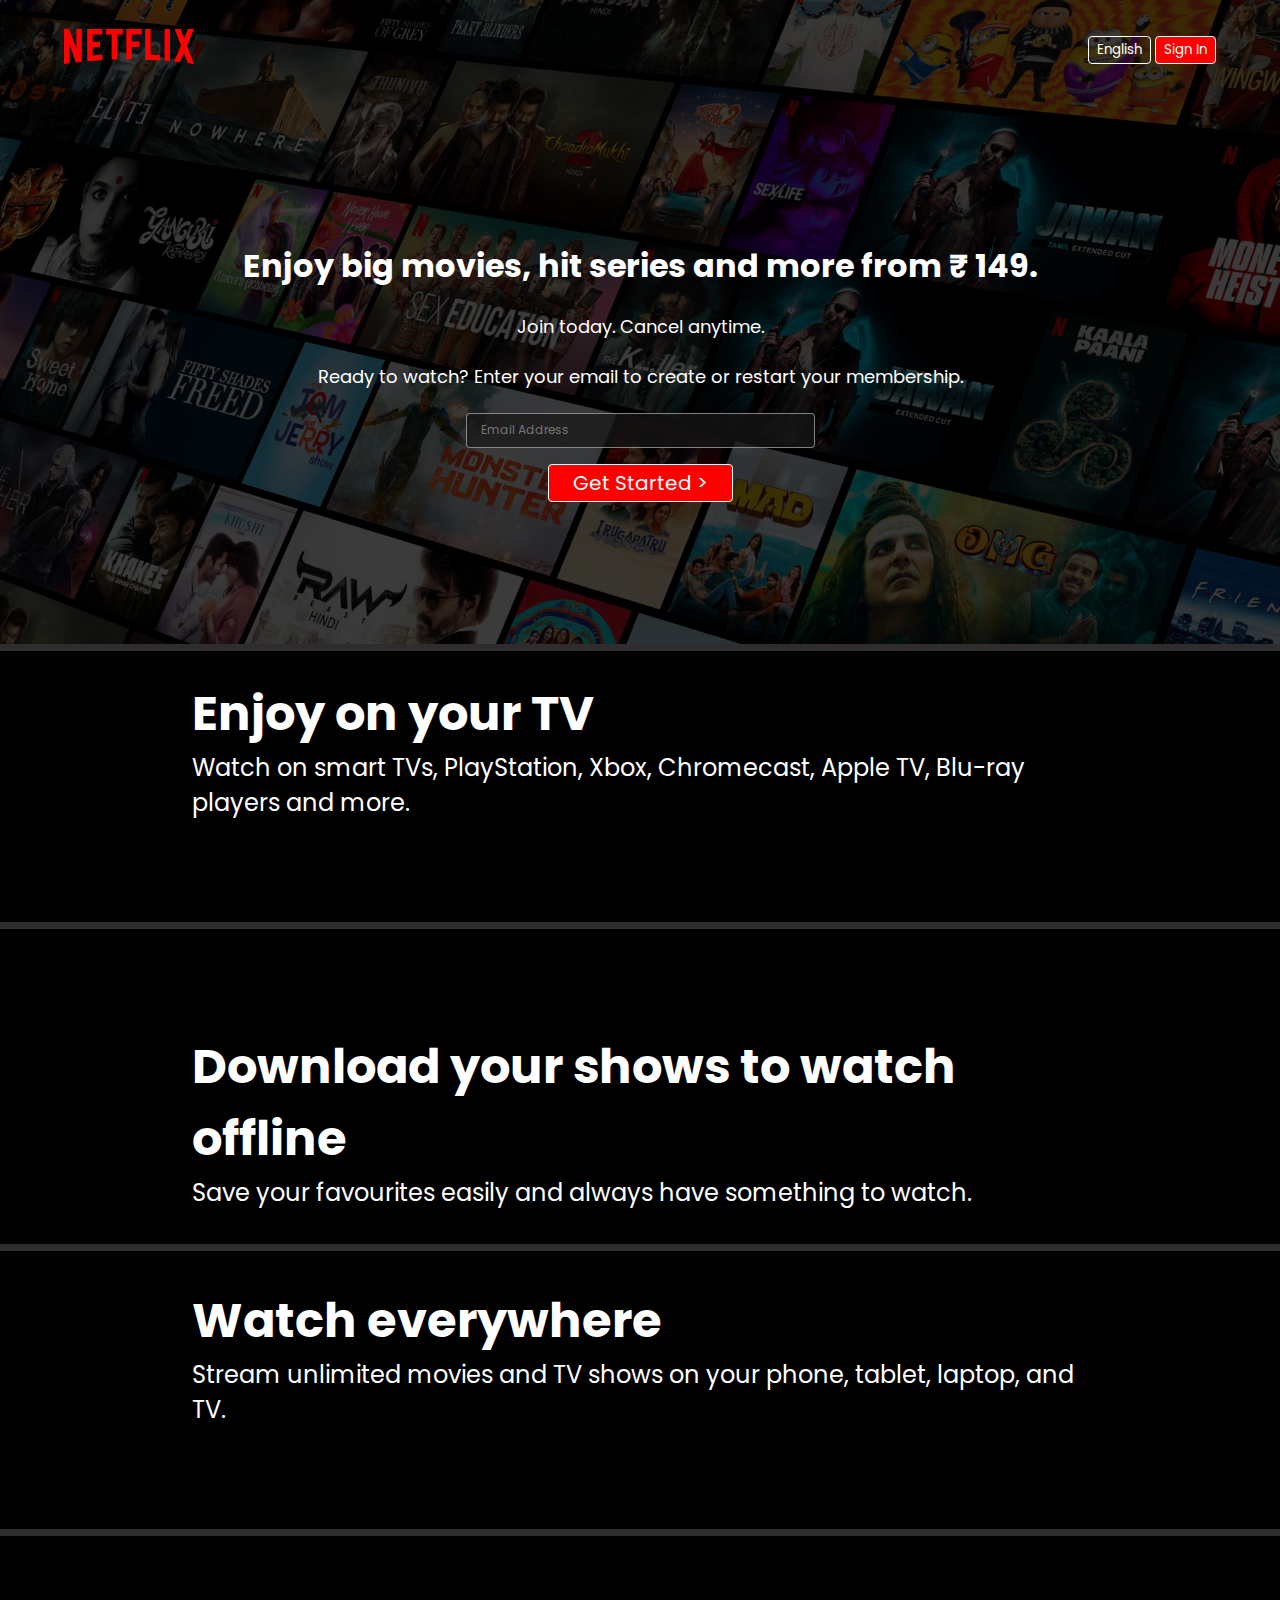
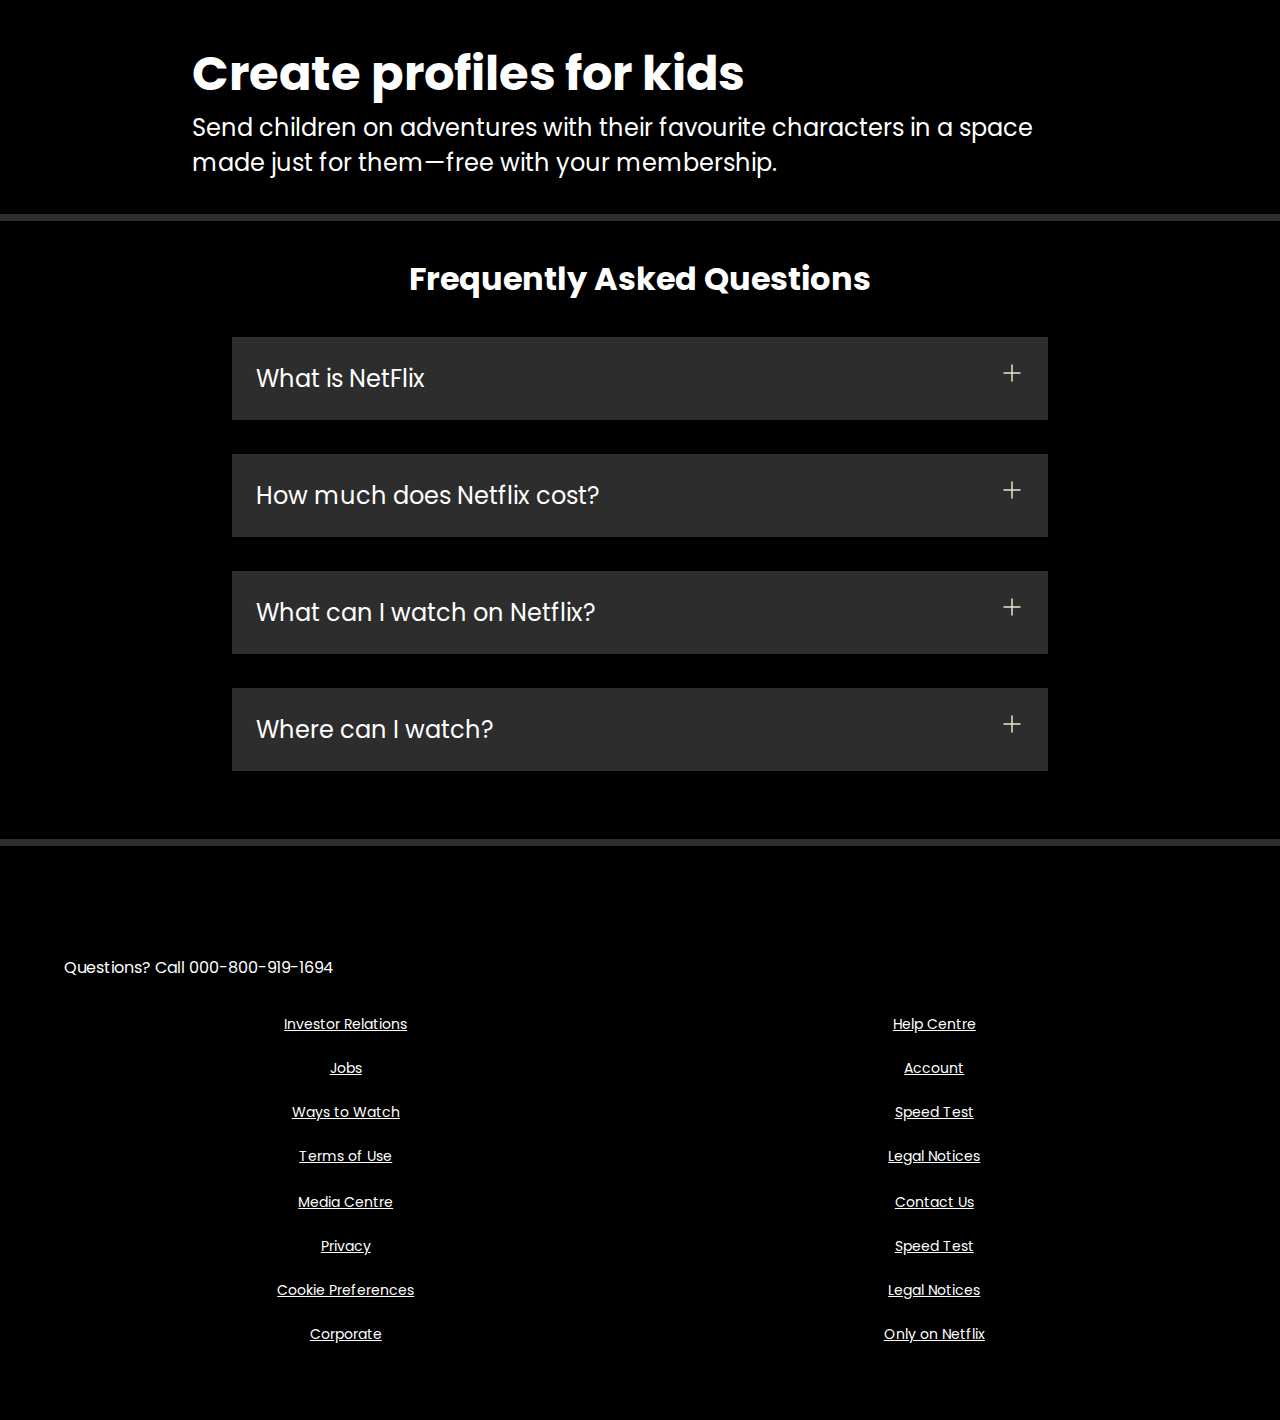
==== index.html @ fe1954de "first commit" ====
<!DOCTYPE html>
<html lang="en">

<head>
    <meta charset="UTF-8">
    <meta name="viewport" content="width=device-width, initial-scale=1.0">
    <title>Netflix India – Watch TV Shows Online, Watch Movies Online</title>
    <link rel="stylesheet" href="style.css">
</head>

<body>

    <div class="main">
        <nav>
            <span><img width="53" src="assets/images/logo.svg" alt=""></span>
            <div>
                <button class="btn">English</button>
                <button class="btn btn-red-sm">Sign In</button>
            </div>
        </nav>
        <div class="box">
        </div>
        <div class="hero">
            <span>Enjoy big movies, hit series and more from ₹ 149.</span>
            <span>Join today. Cancel anytime.</span>
            <span>Ready to watch? Enter your email to create or restart your membership.</span>
            <div class="hero-buttons">
                <input type="text" placeholder="Email Address">
                <button class="btn btn-red">Get Started &gt;</button>
            </div>
        </div>

        <div class="separation"></div>

    </div>

    <section class="first">
        <div>
            <span>Enjoy on your TV</span>
            <span>Watch on smart TVs, PlayStation, Xbox, Chromecast, Apple TV, Blu-ray players and more.</span>
        </div>

        <div class="secImg">
            <img src="https://assets.nflxext.com/ffe/siteui/acquisition/ourStory/fuji/desktop/tv.png" alt="">
            <video src="https://assets.nflxext.com/ffe/siteui/acquisition/ourStory/fuji/desktop/video-tv-in-0819.m4v"
                autoplay loop muted></video>
        </div>
    </section>
    <div class="separation"></div>

    <section class="first second">

        <div class="secImg">
            <img src="https://assets.nflxext.com/ffe/siteui/acquisition/ourStory/fuji/desktop/mobile-0819.jpg" alt="">

        </div>
        <div>
            <span>Download your shows to watch offline</span>
            <span>Save your favourites easily and always have something to watch.</span>
        </div>
    </section>

    <div class="separation"></div>
    <section class="first third">
        <div>
            <span>Watch everywhere</span>
            <span>Stream unlimited movies and TV shows on your phone, tablet, laptop, and TV.</span>
        </div>

        <div class="secImg">
            <img src="https://assets.nflxext.com/ffe/siteui/acquisition/ourStory/fuji/desktop/tv.png" alt="">
            <video src="https://assets.nflxext.com/ffe/siteui/acquisition/ourStory/fuji/desktop/video-devices-in.m4v"
                autoplay loop muted></video>
        </div>
    </section>
    <div class="separation"></div>


    <section class="first second">

        <div class="secImg">
            <img src="https://occ-0-2849-3646.1.nflxso.net/dnm/api/v6/19OhWN2dO19C9txTON9tvTFtefw/AAAABVr8nYuAg0xDpXDv0VI9HUoH7r2aGp4TKRCsKNQrMwxzTtr-NlwOHeS8bCI2oeZddmu3nMYr3j9MjYhHyjBASb1FaOGYZNYvPBCL.png?r=54d"
                alt="">

        </div>
        <div>
            <span>Create profiles for kids</span>
            <span>Send children on adventures with their favourite characters in a space made just for them—free with
                your membership.</span>
        </div>
    </section>

    <div class="separation"></div>

    <section class="faq">
        <h2>Frequently Asked Questions</h2>
        <div class="faqbox">
            <span>What is NetFlix</span>
            <svg width="24" height="24" viewBox="0 0 24 24" fill="white" xmlns="http://www.w3.org/2000/svg">
                <path d="M12 4V20" stroke="#141B34" stroke-width="1.5" stroke-linecap="round" stroke-linejoin="round" />
                <path d="M4 12H20" stroke="#141B34" stroke-width="1.5" stroke-linecap="round" stroke-linejoin="round" />
            </svg>

        </div>
        <div class="faqbox">
            <span>How much does Netflix cost?</span>
            <svg width="24" height="24" viewBox="0 0 24 24" fill="white" xmlns="http://www.w3.org/2000/svg">
                <path d="M12 4V20" stroke="#141B34" stroke-width="1.5" stroke-linecap="round" stroke-linejoin="round" />
                <path d="M4 12H20" stroke="#141B34" stroke-width="1.5" stroke-linecap="round" stroke-linejoin="round" />
            </svg>

        </div>
        <div class="faqbox">
            <span>What can I watch on Netflix?</span>
            <svg width="24" height="24" viewBox="0 0 24 24" fill="white" xmlns="http://www.w3.org/2000/svg">
                <path d="M12 4V20" stroke="#141B34" stroke-width="1.5" stroke-linecap="round" stroke-linejoin="round" />
                <path d="M4 12H20" stroke="#141B34" stroke-width="1.5" stroke-linecap="round" stroke-linejoin="round" />
            </svg>

        </div>
        <div class="faqbox">
            <span>Where can I watch?</span>
            <svg width="24" height="24" viewBox="0 0 24 24" fill="white" xmlns="http://www.w3.org/2000/svg">
                <path d="M12 4V20" stroke="#141B34" stroke-width="1.5" stroke-linecap="round" stroke-linejoin="round" />
                <path d="M4 12H20" stroke="#141B34" stroke-width="1.5" stroke-linecap="round" stroke-linejoin="round" />
            </svg>

        </div>
    </section>
    <div class="separation"></div>

    <footer>
        <div class="questions">
            Questions? Call 000-800-919-1694
        </div>
        <div class="footer">
            <div class="footer-item"> 
                <a href="faq">Investor Relations</a>
                <a href="faq">Jobs</a>
                <a href="faq">Ways to Watch</a>
                <a href="faq">Terms of Use</a>
            </div>

            <div class="footer-item"> 
                <a href="faq">Help Centre</a>
                <a href="faq">Account</a>
                <a href="faq">Speed Test</a>
                <a href="faq">Legal Notices</a>
            </div>
            <div class="footer-item">
                <a href="faq">Media Centre</a>
                <a href="faq">Privacy</a>
                <a href="faq">Cookie Preferences</a> 
                <a href="faq">Corporate</a>
            </div>

            <div class="footer-item">
                <a href="faq">Contact Us</a>
                <a href="faq">Speed Test</a> 
                <a href="faq">Legal Notices</a> 
                <a href="faq">Only on Netflix</a>
            </div>
        </div>
    </footer>
</body>

</html>
---- style.css ----
@import url('https://fonts.googleapis.com/css2?family=Martel+Sans:wght@600&family=Poppins:wght@300;400;700&display=swap');

* {
    padding: 0;
    margin: 0;
    font-family: 'Poppins', sans-serif;
}

body {
    background-color: black;
}

.main {
    background-image: url("assets/images/bg.jpg");
    background-position: center center;
    background-size: max(1200px, 100vw);
    background-repeat: no-repeat;
    height: 644px;
    position: relative;
}

.main .box {
    height: 644px;
    width: 100%;
    opacity: 0.69;
    position: absolute;
    top: 0;
    background-color: black;
}

nav {
    max-width: 60vw;
    justify-content: space-between;
    margin: auto;
    display: flex;
    align-items: center;
    height: 100px;
}

nav img {
    color: red;
    width: 130px;
    position: relative;
    z-index: 10;
}

nav button {
    position: relative;
    z-index: 10;
}

.hero {
    font-family: 'Martel Sans', sans-serif;
    height: calc(100% - 100px);
    display: flex;
    align-items: center;
    justify-content: center;
    flex-direction: column;
    color: white;
    position: relative;
    gap: 23px;
    padding: 0 30px;
}

.hero> :nth-child(1) {
    font-family: 'Poppins', sans-serif;
    font-weight: bolder;
    font-size: 48px;
    text-align: center;
}

.hero> :nth-child(2) {
    font-weight: 400;
    font-size: 24px;
    text-align: center;
}

.hero> :nth-child(3) {
    font-weight: 400;
    font-size: 20px;
    text-align: center;
}

.separation {
    height: 7px;
    background-color: rgb(46, 44, 44);
    position: relative;
    z-index: 20;
}

.btn {
    padding: 3px 8px;
    font-weight: 400;
    color: white;
    background-color: rgba(248, 243, 243, 0.021);
    border-radius: 4px;
    border: 1px solid white;
    cursor: pointer;

}

.btn-red {
    background-color: red;
    color: white;
    padding: 3px 24px;
    font-size: 20px;
    border-radius: 4px;
    font-weight: 400;
}

.btn-red-sm {
    background-color: red;
    color: white;
}

.hero-buttons {
    display: flex;
    align-items: center;
    justify-content: center;
    gap: 16px;
}

.main input {
    padding: 7px 101px 8px 14px;
    color: white;
    font-size: 12px;
    border-radius: 4px;
    background-color: rgba(23, 23, 23, 0.7);
    border: 1px solid rgba(246, 238, 238, 0.5);
}

.first {
    display: flex;
    justify-content: center;
    max-width: 70vw;
    margin: auto;
    color: white;
    justify-content: center;
    align-items: center;
}



.secImg {
    position: relative;
}

.secImg img {
    width: 555px;
    position: relative;
    z-index: 10;
}

.secImg video {
    position: absolute;
    top: 51px;
    right: 0;
    width: 555px;
}

section.first>div {
    display: flex;
    flex-direction: column;
    padding: 34px 0;
}

section.first>div :nth-child(1) {
    font-size: 48px;
    font-weight: bolder;
}


section.first>div :nth-child(2) {
    font-size: 24px;

}


.faq h2 {
    text-align: center;
    font-size: 48px;
}

.faq {
    background: black;
    color: white;
    padding: 34px;
}

.faqbox:hover {
    background-color: #414141;
    color: white;
}

.faqbox svg {
    filter: invert(1);
}

.faqbox {
    transition: all 1s ease-out;
    font-size: 24px;
    display: flex;
    justify-content: space-between;
    background-color: #2d2d2d;
    padding: 24px;
    max-width: 60vw;
    margin: 34px auto;
    cursor: pointer;
}

footer {
    color: white;
    max-width: 60vw;
    margin: auto;
    padding: 60px;
}

footer .questions {
    padding: 34px 0;
}


.footer {
    display: grid;
    grid-template-columns: 1fr 1fr 1fr 1fr;
    color: white;
}



@media screen and (max-width: 1300px) {

    nav{
        max-width: 90vw;
    }

    .first {
        flex-wrap: wrap;
    }

    .secImg img {
        width: 305px;
    }

    .secImg video {
        width: 305px;
    }

    .hero> :nth-child(1) {
        font-size: 32px;
    }

    .hero> :nth-child(2) {
        font-size: 18px;
    }

    .hero> :nth-child(3) {
        font-size: 18px;
    }

    .hero-buttons {
        display: flex;
        flex-direction: column;
        align-items: center;
        justify-content: center;
        gap: 16px;
    }

    .faq h2 {
        text-align: center;
        font-size: 32px;
    }

    footer {
        max-width: 90vw;
        padding: 75px 0;
    }

    .footer-item{
        align-items: center;
    }
 

}



@media screen and (max-width: 1300px) {

    .footer {
        display: grid;
        grid-template-columns: 1fr 1fr;
        gap: 25px;
    }
}


.footer a {
    font-size: 14px;
    color: white;
}

.footer-item {
    display: flex;
    flex-direction: column;
    gap: 23px;
}
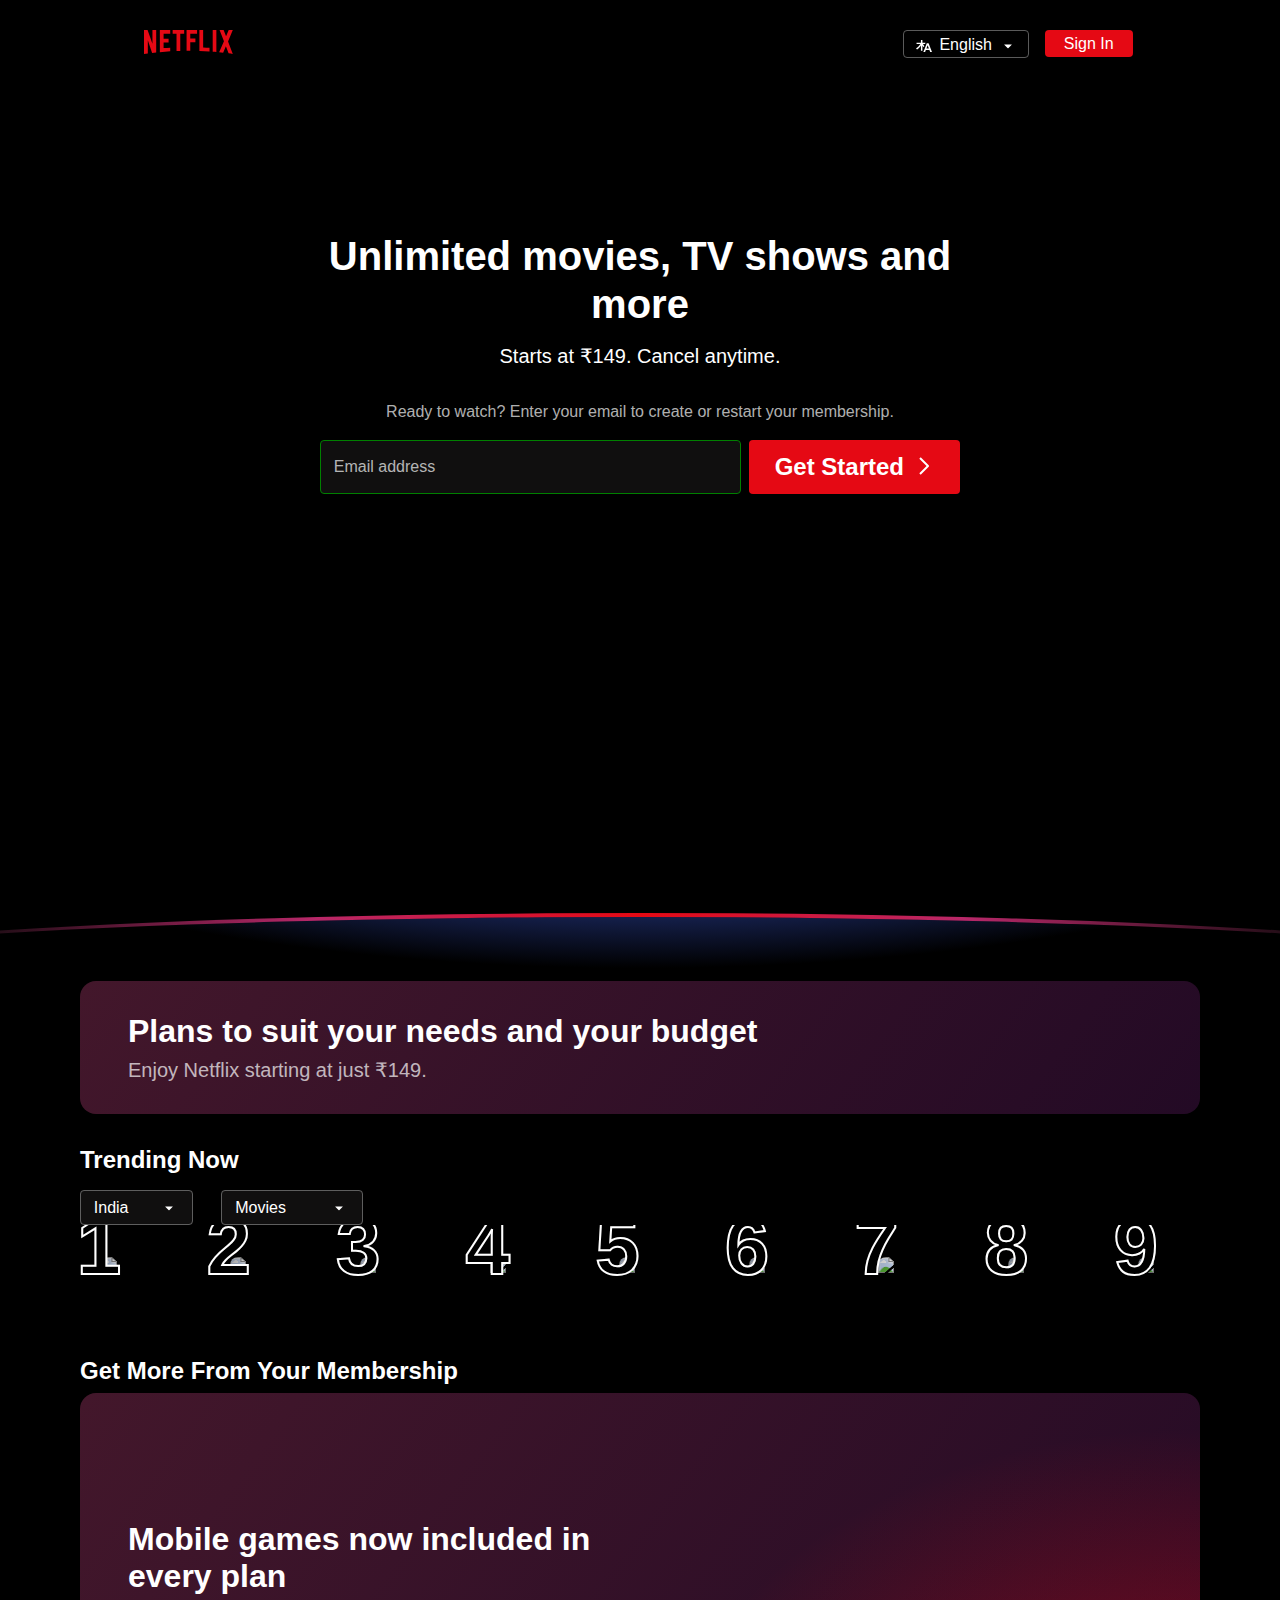
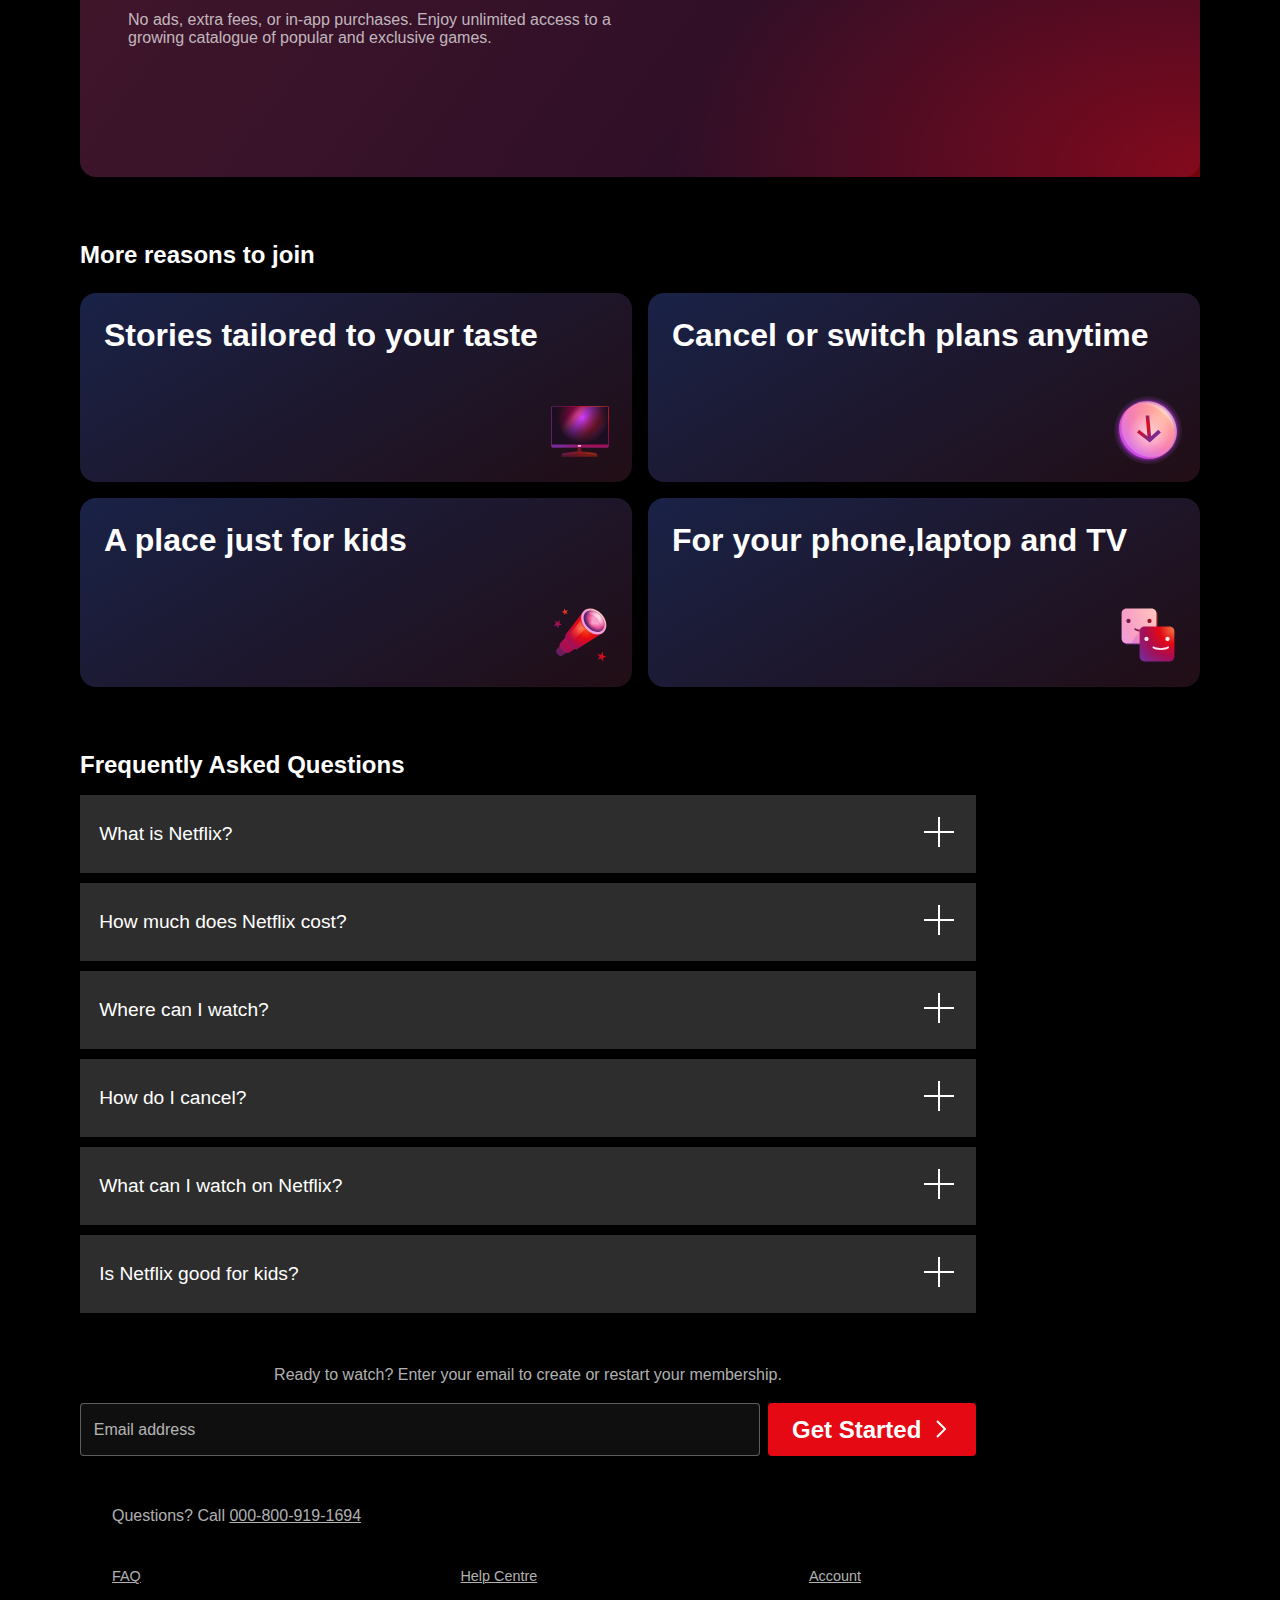
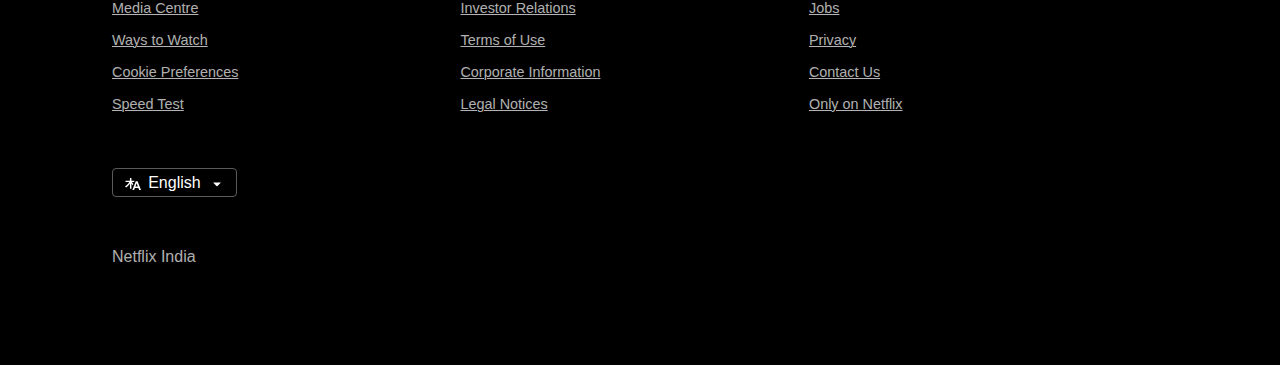
==== commit 7f69ccf2: "Remove unused CSS styles" ====
--- a/index.html
+++ b/index.html
@@ -1,168 +1,811 @@
-
-<!DOCTYPE html>
+<!doctype html>
 <html lang="en">
-
 <head>
     <meta charset="UTF-8">
-    <meta name="viewport" content="width=device-width, initial-scale=1.0">
+    <meta name="viewport"
+          content="width=device-width, user-scalable=no, initial-scale=1.0, maximum-scale=1.0, minimum-scale=1.0">
+    <meta http-equiv="X-UA-Compatible" content="ie=edge">
+    <link rel="stylesheet" href="assets/css/style.css">
+    <link rel="stylesheet" href="assets/css/root.css">
+    <link rel="stylesheet" href="assets/css/responsiveness.css">
+    <link rel="stylesheet" href="assets/css/general.css">
+    <link rel="preconnect" href="https://fonts.googleapis.com">
+    <link rel="preconnect" href="https://fonts.gstatic.com" crossorigin>
+    <link href="https://fonts.googleapis.com/css2?family=Martel+Sans:wght@300;400;600;700&display=swap"
+          rel="stylesheet">
+    <link rel="shortcut icon" href="https://assets.nflxext.com/us/ffe/siteui/common/icons/nficon2023.ico"
+          type="image/x-icon">
     <title>Netflix India – Watch TV Shows Online, Watch Movies Online</title>
-    <link rel="stylesheet" href="style.css">
 </head>
-
-<body>
-
-    <div class="main">
-        <nav>
-            <span><img width="53" src="assets/images/logo.svg" alt=""></span>
-            <div>
-                <button class="btn">English</button>
-                <button class="btn btn-red-sm">Sign In</button>
-            </div>
-        </nav>
-        <div class="box">
-        </div>
-        <div class="hero">
-            <span>Enjoy big movies, hit series and more from ₹ 149.</span>
-            <span>Join today. Cancel anytime.</span>
-            <span>Ready to watch? Enter your email to create or restart your membership.</span>
-            <div class="hero-buttons">
-                <input type="text" placeholder="Email Address">
-                <button class="btn btn-red">Get Started &gt;</button>
-            </div>
-        </div>
-
-        <div class="separation"></div>
-
-    </div>
-
-    <section class="first">
-        <div>
-            <span>Enjoy on your TV</span>
-            <span>Watch on smart TVs, PlayStation, Xbox, Chromecast, Apple TV, Blu-ray players and more.</span>
-        </div>
-
-        <div class="secImg">
-            <img src="https://assets.nflxext.com/ffe/siteui/acquisition/ourStory/fuji/desktop/tv.png" alt="">
-            <video src="https://assets.nflxext.com/ffe/siteui/acquisition/ourStory/fuji/desktop/video-tv-in-0819.m4v"
-                autoplay loop muted></video>
-        </div>
-    </section>
-    <div class="separation"></div>
-
-    <section class="first second">
-
-        <div class="secImg">
-            <img src="https://assets.nflxext.com/ffe/siteui/acquisition/ourStory/fuji/desktop/mobile-0819.jpg" alt="">
-
-        </div>
-        <div>
-            <span>Download your shows to watch offline</span>
-            <span>Save your favourites easily and always have something to watch.</span>
-        </div>
-    </section>
-
-    <div class="separation"></div>
-    <section class="first third">
-        <div>
-            <span>Watch everywhere</span>
-            <span>Stream unlimited movies and TV shows on your phone, tablet, laptop, and TV.</span>
-        </div>
-
-        <div class="secImg">
-            <img src="https://assets.nflxext.com/ffe/siteui/acquisition/ourStory/fuji/desktop/tv.png" alt="">
-            <video src="https://assets.nflxext.com/ffe/siteui/acquisition/ourStory/fuji/desktop/video-devices-in.m4v"
-                autoplay loop muted></video>
-        </div>
-    </section>
-    <div class="separation"></div>
-
-
-    <section class="first second">
-
-        <div class="secImg">
-            <img src="https://occ-0-2849-3646.1.nflxso.net/dnm/api/v6/19OhWN2dO19C9txTON9tvTFtefw/AAAABVr8nYuAg0xDpXDv0VI9HUoH7r2aGp4TKRCsKNQrMwxzTtr-NlwOHeS8bCI2oeZddmu3nMYr3j9MjYhHyjBASb1FaOGYZNYvPBCL.png?r=54d"
-                alt="">
-
-        </div>
-        <div>
-            <span>Create profiles for kids</span>
-            <span>Send children on adventures with their favourite characters in a space made just for them—free with
-                your membership.</span>
-        </div>
-    </section>
-
-    <div class="separation"></div>
-
-    <section class="faq">
-        <h2>Frequently Asked Questions</h2>
-        <div class="faqbox">
-            <span>What is NetFlix</span>
-            <svg width="24" height="24" viewBox="0 0 24 24" fill="white" xmlns="http://www.w3.org/2000/svg">
-                <path d="M12 4V20" stroke="#141B34" stroke-width="1.5" stroke-linecap="round" stroke-linejoin="round" />
-                <path d="M4 12H20" stroke="#141B34" stroke-width="1.5" stroke-linecap="round" stroke-linejoin="round" />
-            </svg>
-
-        </div>
-        <div class="faqbox">
-            <span>How much does Netflix cost?</span>
-            <svg width="24" height="24" viewBox="0 0 24 24" fill="white" xmlns="http://www.w3.org/2000/svg">
-                <path d="M12 4V20" stroke="#141B34" stroke-width="1.5" stroke-linecap="round" stroke-linejoin="round" />
-                <path d="M4 12H20" stroke="#141B34" stroke-width="1.5" stroke-linecap="round" stroke-linejoin="round" />
-            </svg>
-
-        </div>
-        <div class="faqbox">
-            <span>What can I watch on Netflix?</span>
-            <svg width="24" height="24" viewBox="0 0 24 24" fill="white" xmlns="http://www.w3.org/2000/svg">
-                <path d="M12 4V20" stroke="#141B34" stroke-width="1.5" stroke-linecap="round" stroke-linejoin="round" />
-                <path d="M4 12H20" stroke="#141B34" stroke-width="1.5" stroke-linecap="round" stroke-linejoin="round" />
-            </svg>
-
-        </div>
-        <div class="faqbox">
-            <span>Where can I watch?</span>
-            <svg width="24" height="24" viewBox="0 0 24 24" fill="white" xmlns="http://www.w3.org/2000/svg">
-                <path d="M12 4V20" stroke="#141B34" stroke-width="1.5" stroke-linecap="round" stroke-linejoin="round" />
-                <path d="M4 12H20" stroke="#141B34" stroke-width="1.5" stroke-linecap="round" stroke-linejoin="round" />
-            </svg>
-
-        </div>
-    </section>
-    <div class="separation"></div>
-
-    <footer>
-        <div class="questions">
-            Questions? Call 000-800-919-1694
-        </div>
-        <div class="footer">
-            <div class="footer-item"> 
-                <a href="faq">Investor Relations</a>
-                <a href="faq">Jobs</a>
-                <a href="faq">Ways to Watch</a>
-                <a href="faq">Terms of Use</a>
-            </div>
-
-            <div class="footer-item"> 
-                <a href="faq">Help Centre</a>
-                <a href="faq">Account</a>
-                <a href="faq">Speed Test</a>
-                <a href="faq">Legal Notices</a>
-            </div>
-            <div class="footer-item">
-                <a href="faq">Media Centre</a>
-                <a href="faq">Privacy</a>
-                <a href="faq">Cookie Preferences</a> 
-                <a href="faq">Corporate</a>
-            </div>
-
-            <div class="footer-item">
-                <a href="faq">Contact Us</a>
-                <a href="faq">Speed Test</a> 
-                <a href="faq">Legal Notices</a> 
-                <a href="faq">Only on Netflix</a>
-            </div>
-        </div>
-    </footer>
+<body >
+<div class="first-section">
+    
+    <header>
+        <div class="left-nav">
+            <svg viewBox="0 0 111 30" xmlns="http://www.w3.org/2000/svg"
+                 aria-hidden="true" role="img"
+                 class="netflix-logo-svg">
+                <g>
+                    <path d="M105.06233,14.2806261 L110.999156,30 C109.249227,29.7497422 107.500234,29.4366857 105.718437,29.1554972 L102.374168,20.4686475 L98.9371075,28.4375293 C97.2499766,28.1563408 95.5928391,28.061674 93.9057081,27.8432843 L99.9372012,14.0931671 L94.4680851,-5.68434189e-14 L99.5313525,-5.68434189e-14 L102.593495,7.87421502 L105.874965,-5.68434189e-14 L110.999156,-5.68434189e-14 L105.06233,14.2806261 Z M90.4686475,-5.68434189e-14 L85.8749649,-5.68434189e-14 L85.8749649,27.2499766 C87.3746368,27.3437061 88.9371075,27.4055675 90.4686475,27.5930265 L90.4686475,-5.68434189e-14 Z M81.9055207,26.93692 C77.7186241,26.6557316 73.5307901,26.4064111 69.250164,26.3117443 L69.250164,-5.68434189e-14 L73.9366389,-5.68434189e-14 L73.9366389,21.8745899 C76.6248008,21.9373887 79.3120255,22.1557784 81.9055207,22.2804387 L81.9055207,26.93692 Z M64.2496954,10.6561065 L64.2496954,15.3435186 L57.8442216,15.3435186 L57.8442216,25.9996251 L53.2186709,25.9996251 L53.2186709,-5.68434189e-14 L66.3436123,-5.68434189e-14 L66.3436123,4.68741213 L57.8442216,4.68741213 L57.8442216,10.6561065 L64.2496954,10.6561065 Z M45.3435186,4.68741213 L45.3435186,26.2498828 C43.7810479,26.2498828 42.1876465,26.2498828 40.6561065,26.3117443 L40.6561065,4.68741213 L35.8121661,4.68741213 L35.8121661,-5.68434189e-14 L50.2183897,-5.68434189e-14 L50.2183897,4.68741213 L45.3435186,4.68741213 Z M30.749836,15.5928391 C28.687787,15.5928391 26.2498828,15.5928391 24.4999531,15.6875059 L24.4999531,22.6562939 C27.2499766,22.4678976 30,22.2495079 32.7809542,22.1557784 L32.7809542,26.6557316 L19.812541,27.6876933 L19.812541,-5.68434189e-14 L32.7809542,-5.68434189e-14 L32.7809542,4.68741213 L24.4999531,4.68741213 L24.4999531,10.9991564 C26.3126816,10.9991564 29.0936358,10.9054269 30.749836,10.9054269 L30.749836,15.5928391 Z M4.78114163,12.9684132 L4.78114163,29.3429562 C3.09401069,29.5313525 1.59340144,29.7497422 0,30 L0,-5.68434189e-14 L4.4690224,-5.68434189e-14 L10.562377,17.0315868 L10.562377,-5.68434189e-14 L15.2497891,-5.68434189e-14 L15.2497891,28.061674 C13.5935889,28.3437998 11.906458,28.4375293 10.1246602,28.6868498 L4.78114163,12.9684132 Z"></path>
+                </g>
+            </svg>
+        </div>
+        <div class="right-nav">
+            <div class="lang-select">
+                <div class="lang-svg multilingual-svg">
+                    <svg width="16" height="16" viewBox="0 0 16 16" fill="none" xmlns="http://www.w3.org/2000/svg"
+                         data-name="Languages" aria-hidden="true">
+                        <path fill-rule="evenodd" clip-rule="evenodd"
+                              d="M10.7668 5.33333L10.5038 5.99715L9.33974 8.9355L8.76866 10.377L7.33333 14H9.10751L9.83505 12.0326H13.4217L14.162 14H16L12.5665 5.33333H10.8278H10.7668ZM10.6186 9.93479L10.3839 10.5632H11.1036H12.8856L11.6348 7.2136L10.6186 9.93479ZM9.52722 4.84224C9.55393 4.77481 9.58574 4.71045 9.62211 4.64954H6.41909V2H4.926V4.64954H0.540802V5.99715H4.31466C3.35062 7.79015 1.75173 9.51463 0 10.4283C0.329184 10.7138 0.811203 11.2391 1.04633 11.5931C2.55118 10.6795 3.90318 9.22912 4.926 7.57316V12.6667H6.41909V7.51606C6.81951 8.15256 7.26748 8.76169 7.7521 9.32292L8.31996 7.88955C7.80191 7.29052 7.34631 6.64699 6.9834 5.99715H9.06968L9.52722 4.84224Z"
+                              fill="currentColor"></path>
+                    </svg>
+                </div>
+                <label for="lang" class="lang-select">
+                    <select id="lang" class="lang">
+                        <option value="option-1">English</option>
+                        <option value="option-2">हिन्दी</option>
+                    </select>
+                    <div class="lang-svg caret-down-svg">
+                        <svg width="16" height="16" viewBox="0 0 16 16" fill="none" xmlns="http://www.w3.org/2000/svg"
+                             data-name="CaretDown" aria-hidden="true">
+                            <path fill-rule="evenodd" clip-rule="evenodd"
+                                  d="M11.5976 6.5C11.7461 6.5 11.8204 6.67956 11.7154 6.78457L8.23574 10.2643C8.10555 10.3945 7.89445 10.3945 7.76425 10.2643L4.28457 6.78457C4.17956 6.67956 4.25393 6.5 4.40244 6.5H11.5976Z"
+                                  fill="currentColor"></path>
+                        </svg>
+                    </div>
+                </label>
+            </div>
+            <div class="sign-in-btn">
+                <a  href="/sign-in.html" class="sign-in red-btn">
+                    Sign In
+                </a>
+            </div>
+        </div>
+    </header>
+
+    <div class="promo">
+        <div class="promo-wrapper">
+            <div class="promo-content">
+                <h1>Unlimited movies, TV shows and more</h1>
+                <h3>Starts at ₹149. Cancel anytime.</h3>
+                <h5>Ready to watch? Enter your email to create or restart your membership.</h5>
+                <div class="email-form-action">
+                    <form action="">
+                        <label for="email"></label>
+                        <input type="email" name="email" class="email" id="email" placeholder="Email address">
+                    </form>
+                    
+                    <button class="get-started red-btn">
+                                        <a role="button" style="color: white;" href="/sign-in.html">Get Started</a>
+
+                        <svg width="24" height="24" viewBox="0 0 24 24" fill="none" xmlns="http://www.w3.org/2000/svg"
+                             data-mirrorinrtl="true" class="get-started-svg" data-name="ChevronRight"
+                             aria-hidden="true">
+                            <path fill-rule="evenodd" clip-rule="evenodd"
+                                  d="M15.5859 12L8.29303 19.2928L9.70725 20.7071L17.7072 12.7071C17.8948 12.5195 18.0001 12.2652 18.0001 12C18.0001 11.7347 17.8948 11.4804 17.7072 11.2928L9.70724 3.29285L8.29303 4.70706L15.5859 12Z"
+                                  fill="currentColor"></path>
+                        </svg>
+                    </button>
+
+                    <p class="validation-email">Invalid Email</p>
+                </div>
+            </div>
+        </div>
+    </div>
+
+</div>
+
+<div class="curve">
+    <div class="curve-container"></div>
+</div>
+<div class="second-section">
+
+    <div class="plans-to-suit">
+        <h2>Plans to suit your needs and your budget</h2>
+        <p>Enjoy Netflix starting at just ₹149.
+
+        </p>
+    </div>
+
+    <div class="trending-option">
+        <h2>Trending Now</h2>
+        <div class="country-select">
+            <label for="trending-region" class="trending-option-select"></label>
+            <select id="trending-region">
+                <option value="option-1">India</option>
+                <option value="option-2">Global</option>
+            </select>
+            <div class="country-select-caret-down-svg">
+                <svg width="16" height="16" viewBox="0 0 16 16" fill="none" xmlns="http://www.w3.org/2000/svg"
+                     data-name="CaretDown" aria-hidden="true">
+                    <path fill-rule="evenodd" clip-rule="evenodd"
+                          d="M11.5976 6.5C11.7461 6.5 11.8204 6.67956 11.7154 6.78457L8.23574 10.2643C8.10555 10.3945 7.89445 10.3945 7.76425 10.2643L4.28457 6.78457C4.17956 6.67956 4.25393 6.5 4.40244 6.5H11.5976Z"
+                          fill="white"></path>
+                </svg>
+            </div>
+        </div>
+        <div class="country-select">
+            <label for="trending-movies" class="trending-option-select"></label>
+            <select id="trending-movies">
+                <option value="option-1">Movies</option>
+                <option value="option-2">TV shows</option>
+            </select>
+            <div class="movie-select-caret-down-svg">
+                <svg width="16" height="16" viewBox="0 0 16 16" fill="none" xmlns="http://www.w3.org/2000/svg"
+                     data-name="CaretDown" aria-hidden="true">
+                    <path fill-rule="evenodd" clip-rule="evenodd"
+                          d="M11.5976 6.5C11.7461 6.5 11.8204 6.67956 11.7154 6.78457L8.23574 10.2643C8.10555 10.3945 7.89445 10.3945 7.76425 10.2643L4.28457 6.78457C4.17956 6.67956 4.25393 6.5 4.40244 6.5H11.5976Z"
+                          fill="white"></path>
+                </svg>
+            </div>
+        </div>
+    </div>
+    <div class="trending-movies-scroller">
+        <div class="media-element">
+            <div class="media-container">
+                <img src="https://occ-0-3777-2186.1.nflxso.net/dnm/api/v6/WNk1mr9x_Cd_2itp6pUM7-lXMJg/[base64].webp?r=0d2"
+                     alt="media-thumbnail">
+                <p class="rank">1</p>
+            </div>
+            <div class="media-container">
+                <img src="https://occ-0-3777-2186.1.nflxso.net/dnm/api/v6/WNk1mr9x_Cd_2itp6pUM7-lXMJg/AAAABQW5UVaj4ZDDwZc9hmPc5XbZCpG-KcOlkpEHjcwJkQq9TrlwaEw0voQ2CUfkCNyV38vv1Tf7ZTfs8JPhsS8erxaWfrRkr6hiMJ0.webp?r=440"
+                     alt="media-thumbnail">
+                <p class="rank">2</p>
+            </div>
+            <div class="media-container">
+                <img src="https://occ-0-3777-2186.1.nflxso.net/dnm/api/v6/WNk1mr9x_Cd_2itp6pUM7-lXMJg/[base64].webp?r=a72"
+                     alt="media-thumbnail">
+                <p class="rank">3</p>
+            </div>
+            <div class="media-container">
+                <img src="https://occ-0-3777-2186.1.nflxso.net/dnm/api/v6/WNk1mr9x_Cd_2itp6pUM7-lXMJg/AAAABSvBo0jnU-IwQ37aZRlSptfqkpY2xt63ppUkj5avzFJYHIVd3RzxylhCyckzDxPCX65Yf73nmo7q6xOPPMtPZSS80UvaK67Jpi5pWHmoFJvict02OeHeTkpNRdg8mrtnEPtm.webp?r=df5"
+                     alt="media-thumbnail">
+                <p class="rank">4</p>
+            </div>
+            <div class="media-container">
+                <img src="https://occ-0-3777-2186.1.nflxso.net/dnm/api/v6/WNk1mr9x_Cd_2itp6pUM7-lXMJg/AAAABXMnYCSOu3jMpswHXKctZXoXOBmNQN1CrkhK219zdvLgUdwZy7FvePp74YyOazfdiiXeHw9Jk3OBopK3EirBZVQKPypox8PnaXg.webp?r=114"
+                     alt="media-thumbnail">
+                <p class="rank">5</p>
+            </div>
+            <div class="media-container">
+                <img src="https://occ-0-3777-2186.1.nflxso.net/dnm/api/v6/WNk1mr9x_Cd_2itp6pUM7-lXMJg/AAAABYPBx5kOWbddS6H3DJJnPOkCOeMcNHVNU8qdDVxfHcMvPNd2WXD-KEqFuaGZMtgsQ-KQ23-VOUIS5jH1OV0Ze9qxI5m__ohLaa0hjhnAzt72IGB-M91HKgV2z0oZw8veoUVT.webp?r=bd8"
+                     alt="media-thumbnail">
+                <p class="rank">6</p>
+            </div>
+            <div class="media-container">
+                <img src="https://occ-0-3777-2186.1.nflxso.net/dnm/api/v6/WNk1mr9x_Cd_2itp6pUM7-lXMJg/AAAABX2U8FicgQORiXwKo1xRgJ-f5kS7ZnvZe9gxZX34ojZ7oZurg52ysSpFYvzTaH371Aiq1x5DYUhVbWmB4t999egUXLvffdtxUV0x4-_iV2gM-GIywL12niGBUtDlIJQMSryu.webp?r=ddc"
+                     alt="media-thumbnail">
+                <p class="rank">7</p>
+            </div>
+            <div class="media-container">
+                <img src="https://occ-0-3777-2186.1.nflxso.net/dnm/api/v6/WNk1mr9x_Cd_2itp6pUM7-lXMJg/AAAABfxeeXRUiu29jC1byHEaBHkLXZpylFZTrWTKXXN2bWfa6JLYsmIhsYIDFmLhFDsXLFmbt-nnLt7FIK05wiOOqR_ducwn5-AbxpoiIWU1PMy9XynwKiYAQzXG4PyLseQJjF55.webp?r=aaf"
+                     alt="media-thumbnail">
+                <p class="rank">8</p>
+            </div>
+            <div class="media-container">
+                <img src="https://occ-0-3777-2186.1.nflxso.net/dnm/api/v6/WNk1mr9x_Cd_2itp6pUM7-lXMJg/AAAABZXEu3-CtDyj7S-r4sX6aG0TSm9Z91unurIeSMU15zyXfVO77e9QFD0alCgTSjFLit5bvFW0e05H5aneZHdFAJw-dy9BJ5DW0Y-c1TQGHiuaIE2RQzVVxs01wbZ9g0kvbx-t.webp?r=443"
+                     alt="media-thumbnail">
+                <p class="rank">9</p>
+            </div>
+            <div class="media-container">
+                <img src="https://occ-0-3777-2186.1.nflxso.net/dnm/api/v6/WNk1mr9x_Cd_2itp6pUM7-lXMJg/[base64].webp?r=8c4"
+                     alt="media-thumbnail">
+                <p class="rank">10</p>
+            </div>
+        </div>
+    </div>
+</div>
+<div class="membership-section">
+    <h2>Get More From Your Membership
+    </h2>
+
+    <div class="membership">
+        <div class="side-game">
+            <h2>Mobile games now included in every plan            </h2>
+            <p>No ads, extra fees, or in-app purchases. Enjoy unlimited access to a growing catalogue of popular and exclusive games.
+
+            </p>
+        </div>
+        <div class="side-img">
+            
+        </div>
+    </div>
+</div>
+<div class="third-section">
+    <h2>More reasons to join</h2>
+    <div class="card">
+        <div class="card-container">
+            <h3 class="card-h3">Stories tailored to your taste</h3>
+            <!-- <p class="card-paragraph">Watch on smart TVs, PlayStation, Xbox, Chromecast, Apple TV, Blu-ray players and
+                more.</p> -->
+            <svg class="card-svg" width="72" height="72" viewBox="0 0 72 72" fill="none">
+                <g id="television-core-small">
+                    <path id="Vector" fill-rule="evenodd" clip-rule="evenodd"
+                          d="M37.2 53.3992C37.2 52.7365 36.6628 52.1992 36 52.1992H34.8C34.1373 52.1992 33.6 52.7365 33.6 53.3992V56.2636C33.6 56.9129 33.0834 57.4433 32.4347 57.4739C30.3013 57.5744 28.1719 57.7834 26.0546 58.1011L19.444 59.0926C18.2692 59.2688 17.4 60.2782 17.4 61.4662V62.0992C17.4 62.4304 17.6686 62.6992 18 62.6992H52.8C53.1314 62.6992 53.4 62.4304 53.4 62.0992V61.4662C53.4 60.2782 52.5309 59.2688 51.3561 59.0926L44.7454 58.1011C42.6282 57.7834 40.4987 57.5744 38.3653 57.4739C37.7167 57.4433 37.2 56.9129 37.2 56.2636V53.3992Z"
+                          fill="url(#paint0_radial_5179_1308)"></path>
+                    <path id="Vector_2"
+                          d="M18.6 60.7388C18.6 60.2306 18.9587 59.796 19.4602 59.711C22.0196 59.2775 29.7585 58.0508 35.4 58.0508C41.0415 58.0508 48.7804 59.2775 51.3398 59.711C51.8412 59.796 52.2 60.2306 52.2 60.7388C52.2 60.902 52.0575 61.0268 51.8967 61.0004C50.1219 60.707 40.9704 59.2409 35.4 59.2409C29.8295 59.2409 20.678 60.707 18.9033 61.0004C18.7425 61.0268 18.6 60.902 18.6 60.7388Z"
+                          fill="url(#paint1_radial_5179_1308)"></path>
+                    <path id="Vector_3"
+                          d="M63 12H8.99995C8.00584 12 7.19995 12.8059 7.19995 13.8V51.6C7.19995 52.5941 8.00584 53.4 8.99995 53.4H63C63.9941 53.4 64.8 52.5941 64.8 51.6V13.8C64.8 12.8059 63.9941 12 63 12Z"
+                          fill="url(#paint2_linear_5179_1308)"></path>
+                    <path id="Vector_4"
+                          d="M63 12H8.99995C8.00584 12 7.19995 12.8059 7.19995 13.8V51.6C7.19995 52.5941 8.00584 53.4 8.99995 53.4H63C63.9941 53.4 64.8 52.5941 64.8 51.6V13.8C64.8 12.8059 63.9941 12 63 12Z"
+                          fill="url(#paint3_radial_5179_1308)"></path>
+                    <path id="Vector_5" fill-rule="evenodd" clip-rule="evenodd"
+                          d="M8.99995 12.6H63C63.663 12.6 64.2 13.1372 64.2 13.8V50.4H7.79995V13.8C7.79995 13.1372 8.33719 12.6 8.99995 12.6ZM7.19995 50.4V13.8C7.19995 12.8059 8.00581 12 8.99995 12H63C63.9942 12 64.8 12.8059 64.8 13.8V50.4V51.6C64.8 52.5941 63.9942 53.4 63 53.4H8.99995C8.00581 53.4 7.19995 52.5941 7.19995 51.6V50.4Z"
+                          fill="url(#paint4_radial_5179_1308)"></path>
+                    <path id="Vector_6"
+                          d="M35.4 52.8C36.3941 52.8 37.2 52.3971 37.2 51.9C37.2 51.4029 36.3941 51 35.4 51C34.4059 51 33.6 51.4029 33.6 51.9C33.6 52.3971 34.4059 52.8 35.4 52.8Z"
+                          fill="url(#paint5_radial_5179_1308)"></path>
+                </g>
+                <defs>
+                    <radialGradient id="paint0_radial_5179_1308" cx="0" cy="0" r="1" gradientUnits="userSpaceOnUse"
+                                    gradientTransform="translate(50.3269 49.3723) rotate(118.526) scale(55.1579 46.2871)">
+                        <stop stop-color="#802600"></stop>
+                        <stop offset="0.333333" stop-color="#6F181D"></stop>
+                        <stop offset="0.666667" stop-color="#5B1333"></stop>
+                        <stop offset="1" stop-color="#391945"></stop>
+                    </radialGradient>
+                    <radialGradient id="paint1_radial_5179_1308" cx="0" cy="0" r="1" gradientUnits="userSpaceOnUse"
+                                    gradientTransform="translate(48.1077 53.6128) rotate(158.116) scale(32.7275 42.219)">
+                        <stop stop-color="#99421D"></stop>
+                        <stop offset="0.333333" stop-color="#99161D"></stop>
+                        <stop offset="0.666667" stop-color="#7D1845"></stop>
+                        <stop offset="1" stop-color="#59216E"></stop>
+                    </radialGradient>
+                    <linearGradient id="paint2_linear_5179_1308" x1="10.4727" y1="14.9572" x2="56.1755" y2="51.4814"
+                                    gradientUnits="userSpaceOnUse">
+                        <stop stop-color="#99161D"></stop>
+                        <stop offset="0.245283" stop-color="#CA005B"></stop>
+                        <stop offset="0.346698" stop-color="#FF479A"></stop>
+                        <stop offset="0.46934" stop-color="#CC3CFF"></stop>
+                        <stop offset="0.735849" stop-color="#BC1A22"></stop>
+                        <stop offset="1" stop-color="#C94FF5"></stop>
+                    </linearGradient>
+                    <radialGradient id="paint3_radial_5179_1308" cx="0" cy="0" r="1" gradientUnits="userSpaceOnUse"
+                                    gradientTransform="translate(38.6181 23.8286) rotate(90) scale(25.9571 25.8545)">
+                        <stop stop-color="#1C0E20" stop-opacity="0"></stop>
+                        <stop offset="1" stop-color="#1C0E20"></stop>
+                    </radialGradient>
+                    <radialGradient id="paint4_radial_5179_1308" cx="0" cy="0" r="1" gradientUnits="userSpaceOnUse"
+                                    gradientTransform="translate(54 20.1938) rotate(144.293) scale(47.2897 44.8232)">
+                        <stop stop-color="#EF7744"></stop>
+                        <stop offset="0.333333" stop-color="#E50914"></stop>
+                        <stop offset="0.666667" stop-color="#A70D53"></stop>
+                        <stop offset="1" stop-color="#792A95"></stop>
+                    </radialGradient>
+                    <radialGradient id="paint5_radial_5179_1308" cx="0" cy="0" r="1" gradientUnits="userSpaceOnUse"
+                                    gradientTransform="translate(36.525 51.3562) rotate(135) scale(4.58735)">
+                        <stop stop-color="#FFDCCC"></stop>
+                        <stop offset="0.333333" stop-color="#FFBDC0"></stop>
+                        <stop offset="0.666667" stop-color="#F89DC6"></stop>
+                        <stop offset="1" stop-color="#E4A1FA"></stop>
+                    </radialGradient>
+                </defs>
+            </svg>
+        </div>
+        <div class="card-container">
+            <h3 class="card-h3">Cancel or switch plans anytime            </h3>
+            <!-- <p class="card-paragraph">Save your favourites easily and always have something to watch.</p> -->
+            <svg class="card-svg" width="72" height="72" viewBox="0 0 72 72" fill="none">
+                <g id="download-core-small">
+                    <path id="Vector"
+                          d="M36 70.2008C54.8882 70.2008 70.2001 54.8889 70.2001 36.0008C70.2001 17.1126 54.8882 1.80078 36 1.80078C17.1119 1.80078 1.80005 17.1126 1.80005 36.0008C1.80005 54.8889 17.1119 70.2008 36 70.2008Z"
+                          fill="url(#paint0_radial_5179_7940)"></path>
+                    <path id="Vector_2" opacity="0.4"
+                          d="M64.7658 36.195C65.5206 51.5916 53.7908 63.5824 38.5668 62.977C23.3428 62.3722 10.3893 49.4 9.63446 34.0034C8.87954 18.6068 20.6091 6.61594 35.8331 7.22116C51.0571 7.82638 64.0104 20.7984 64.7658 36.195Z"
+                          fill="url(#paint1_radial_5179_7940)"></path>
+                    <path id="Vector_3"
+                          d="M62.3657 37.9958C63.1205 53.3924 51.3908 65.3832 36.1668 64.7778C20.9428 64.173 7.9893 51.2008 7.23444 35.8041C6.47952 20.4075 18.2091 8.41672 33.4331 9.02194C48.6571 9.62716 61.6103 22.5992 62.3657 37.9958Z"
+                          fill="url(#paint2_radial_5179_7940)"></path>
+                    <path id="Vector_4" opacity="0.5"
+                          d="M64.7658 36.195C65.5206 51.5916 53.7908 63.5824 38.5668 62.977C23.3428 62.3722 10.3893 49.4 9.63446 34.0034C8.87954 18.6068 20.6091 6.61594 35.8331 7.22116C51.0571 7.82638 64.0104 20.7984 64.7658 36.195Z"
+                          fill="url(#paint3_radial_5179_7940)"></path>
+                    <path id="Vector_5" opacity="0.6"
+                          d="M36.9 60.6C48.6636 60.6 58.2 51.0637 58.2 39.3C58.2 27.5363 48.6636 18 36.9 18C25.1363 18 15.6 27.5363 15.6 39.3C15.6 51.0637 25.1363 60.6 36.9 60.6Z"
+                          fill="url(#paint4_radial_5179_7940)"></path>
+                    <path id="Vector_6" fill-rule="evenodd" clip-rule="evenodd"
+                          d="M39.0849 42.2727L46.3387 35.76L48.8945 38.5142L38.9118 47.477L37.8466 48.4333L36.6071 47.477L24.9899 38.5142L27.0434 35.76L35.4849 42.2727L33.6 21.6016H37.2L39.0849 42.2727Z"
+                          fill="url(#paint5_radial_5179_7940)"></path>
+                    <path id="Vector_7" opacity="0.4" fill-rule="evenodd" clip-rule="evenodd"
+                          d="M61.6566 34.9618C61.7832 35.3893 62.391 35.3233 62.3694 34.878C61.6962 21.1369 50.1509 9.55975 36.5817 9.01957C34.4606 8.93515 32.4155 9.12541 30.4772 9.55909C30.0745 9.64915 30.1575 10.2082 30.5697 10.2246C45.0094 10.7979 57.6246 21.2971 61.6566 34.9618Z"
+                          fill="url(#paint6_radial_5179_7940)"></path>
+                </g>
+                <defs>
+                    <radialGradient id="paint0_radial_5179_7940" cx="0" cy="0" r="1" gradientUnits="userSpaceOnUse"
+                                    gradientTransform="translate(36.0001 36.1837) rotate(-90) scale(34.3829)">
+                        <stop offset="0.782019" stop-color="#982DBE"></stop>
+                        <stop offset="0.906819" stop-color="#B038DC" stop-opacity="0.2"></stop>
+                        <stop offset="1" stop-color="#E4A1FA" stop-opacity="0"></stop>
+                    </radialGradient>
+                    <radialGradient id="paint1_radial_5179_7940" cx="0" cy="0" r="1" gradientUnits="userSpaceOnUse"
+                                    gradientTransform="translate(52.9937 20.0992) rotate(135) scale(49.9836)">
+                        <stop stop-color="#FFDCCC"></stop>
+                        <stop offset="0.333333" stop-color="#FFBDC0"></stop>
+                        <stop offset="0.666667" stop-color="#F89DC6"></stop>
+                        <stop offset="1" stop-color="#E4A1FA"></stop>
+                    </radialGradient>
+                    <radialGradient id="paint2_radial_5179_7940" cx="0" cy="0" r="1" gradientUnits="userSpaceOnUse"
+                                    gradientTransform="translate(52.7999 19.6937) rotate(135) scale(53.1037)">
+                        <stop stop-color="#FFA984"></stop>
+                        <stop offset="0.333333" stop-color="#FF787F"></stop>
+                        <stop offset="0.666667" stop-color="#F45FA2"></stop>
+                        <stop offset="1" stop-color="#C44AF1"></stop>
+                    </radialGradient>
+                    <radialGradient id="paint3_radial_5179_7940" cx="0" cy="0" r="1" gradientUnits="userSpaceOnUse"
+                                    gradientTransform="translate(52.9937 20.0992) rotate(135) scale(49.9836)">
+                        <stop stop-color="#FFDCCC"></stop>
+                        <stop offset="0.333333" stop-color="#FFBDC0"></stop>
+                        <stop offset="0.666667" stop-color="#F89DC6"></stop>
+                        <stop offset="1" stop-color="#E4A1FA"></stop>
+                    </radialGradient>
+                    <radialGradient id="paint4_radial_5179_7940" cx="0" cy="0" r="1" gradientUnits="userSpaceOnUse"
+                                    gradientTransform="translate(36.9 39.3) scale(21.3)">
+                        <stop stop-color="white"></stop>
+                        <stop offset="1" stop-color="white" stop-opacity="0"></stop>
+                    </radialGradient>
+                    <radialGradient id="paint5_radial_5179_7940" cx="0" cy="0" r="1" gradientUnits="userSpaceOnUse"
+                                    gradientTransform="translate(31.2 32.1016) rotate(39.5226) scale(15.5567)">
+                        <stop stop-color="#EF7744"></stop>
+                        <stop offset="0.2406" stop-color="#E50914"></stop>
+                        <stop offset="1" stop-color="#792A95"></stop>
+                    </radialGradient>
+                    <radialGradient id="paint6_radial_5179_7940" cx="0" cy="0" r="1" gradientUnits="userSpaceOnUse"
+                                    gradientTransform="translate(50.7 21.3) rotate(-180) scale(30)">
+                        <stop stop-color="white"></stop>
+                        <stop offset="1" stop-color="white" stop-opacity="0"></stop>
+                    </radialGradient>
+                </defs>
+            </svg>
+        </div>
+
+
+        <!-- fixed get started -->
+
+        <div data-uia="floating-cta" id="bottom-fixed" class="bottom-fixed">
+           <div class="get-started-button" > 
+            <a role="button" href="/sign-in.html">Get Started</a>
+           </div> 
+        </div>
+
+        <div class="card-container">
+            <h3 class="card-h3">A place just for kids</h3>
+            <!-- <p class="card-paragraph">Stream unlimited movies and TV shows on your phone, tablet, laptop and TV.</p> -->
+            <svg class="card-svg" width="72" height="72" viewBox="0 0 72 72" fill="none">
+                <g id="telescope-core-small">
+                    <path id="Vector"
+                          d="M24.0492 36.6016L33.6 46.3898L17.8029 56.8633C17.8029 56.8633 15.8891 57.6983 13.625 55.2638C11.361 52.8293 12.1235 51.238 12.1235 51.238L24.0492 36.6016Z"
+                          fill="url(#paint0_radial_5179_1664)"></path>
+                    <path id="Vector_2"
+                          d="M25.0344 34.1992L36 46.151L25.0616 53.8043C25.0616 53.8043 21.8289 55.0984 18.0987 51.0172C14.3686 46.9358 15.9198 44.5105 15.9198 44.5105L25.0344 34.1992Z"
+                          fill="url(#paint1_radial_5179_1664)"></path>
+                    <path id="Vector_3"
+                          d="M39 13.0195L59.1 33.6788L32.5325 50.4142C32.5325 50.4142 28.7459 50.2552 24.3978 45.4897C20.0498 40.7243 21.4096 35.8101 21.4096 35.8101L39 13.0195Z"
+                          fill="url(#paint2_radial_5179_1664)"></path>
+                    <path id="Vector_4"
+                          d="M57.6709 15.3516C63.1044 21.2807 63.9858 29.2883 59.6386 33.2371C55.2916 37.186 47.3628 35.5806 41.9292 29.6515C36.4954 23.7224 35.6145 15.7148 39.9615 11.766C44.3084 7.81716 52.2372 9.42252 57.6709 15.3516Z"
+                          fill="url(#paint3_radial_5179_1664)"></path>
+                    <path id="Vector_5"
+                          d="M58.3787 31.255C54.8121 34.5032 48.2143 33.0817 43.6421 28.0798C39.07 23.078 38.2547 16.39 41.8213 13.1419C45.3879 9.89364 51.9857 11.3152 56.5579 16.3171C61.1298 21.3189 61.9452 28.0069 58.3787 31.255Z"
+                          fill="url(#paint4_radial_5179_1664)"></path>
+                    <path id="Vector_6" opacity="0.85"
+                          d="M59.6783 28.823C60.576 24.1785 59.6544 20.5934 56.1603 16.6199C52.6662 12.6464 47.3508 10.8657 43.7796 12.7598C39.371 15.098 48.3734 13.5961 53.4577 19.5815C57.8259 24.724 58.8516 33.1009 59.6783 28.823Z"
+                          fill="url(#paint5_radial_5179_1664)"></path>
+                    <path id="Vector_7" opacity="0.4"
+                          d="M50.3979 25.2452C50.4549 26.7239 49.2932 27.7677 47.8032 27.5766C46.3131 27.3856 45.059 26.032 45.002 24.5532C44.945 23.0745 46.1067 22.0307 47.5968 22.2218C49.0868 22.4128 50.341 23.7664 50.3979 25.2452Z"
+                          fill="url(#paint6_radial_5179_1664)"></path>
+                    <path id="Vector_8" opacity="0.6"
+                          d="M36.9217 21.0039L26.4258 34.3627C26.3297 36.4604 28.2903 39.5534 30.0334 40.8344L41.2345 29.9105C39.6 28.2005 36.9591 24.1025 36.9217 21.0039Z"
+                          fill="url(#paint7_radial_5179_1664)"></path>
+                    <path id="Vector_9" fill-rule="evenodd" clip-rule="evenodd"
+                          d="M20.0576 9.60156L21.479 11.7187L24 11.0654L22.3575 13.0272L23.7789 15.1444L21.3424 14.2397L19.7 16.2016L19.8365 13.6806L17.4 12.7759L19.9209 12.1225L20.0576 9.60156ZM58.776 52.8016L58.9623 56.4685L62.4 57.4188L59.0774 58.7347L59.2637 62.4016L57.0239 59.548L53.7014 60.8638L55.6397 57.7843L53.4 54.9307L56.8377 55.8811L58.776 52.8016ZM15.206 24.2101L15.8768 21.0016L13.4793 23.1964L10.6853 21.5563L11.9975 24.553L9.59998 26.7478L12.8085 26.405L14.1207 29.4016L14.7915 26.1931L18 25.8502L15.206 24.2101Z"
+                          fill="url(#paint8_linear_5179_1664)"></path>
+                </g>
+                <defs>
+                    <radialGradient id="paint0_radial_5179_1664" cx="0" cy="0" r="1" gradientUnits="userSpaceOnUse"
+                                    gradientTransform="translate(36.6875 32.7016) rotate(135) scale(34.9134)">
+                        <stop stop-color="#99421D"></stop>
+                        <stop offset="0.333333" stop-color="#99161D"></stop>
+                        <stop offset="0.666667" stop-color="#7D1845"></stop>
+                        <stop offset="1" stop-color="#59216E"></stop>
+                    </radialGradient>
+                    <radialGradient id="paint1_radial_5179_1664" cx="0" cy="0" r="1" gradientUnits="userSpaceOnUse"
+                                    gradientTransform="translate(42.5937 27.2992) rotate(135) scale(44.5477 44.5279)">
+                        <stop stop-color="#EF7744"></stop>
+                        <stop offset="0.333333" stop-color="#E50914"></stop>
+                        <stop offset="0.666667" stop-color="#A70D53"></stop>
+                        <stop offset="1" stop-color="#792A95"></stop>
+                    </radialGradient>
+                    <radialGradient id="paint2_radial_5179_1664" cx="0" cy="0" r="1" gradientUnits="userSpaceOnUse"
+                                    gradientTransform="translate(42.3 29.106) rotate(135) scale(31.8127)">
+                        <stop stop-color="#FB540D"></stop>
+                        <stop offset="0.333333" stop-color="#E50914"></stop>
+                        <stop offset="0.666667" stop-color="#A70D53"></stop>
+                        <stop offset="1" stop-color="#792A95"></stop>
+                    </radialGradient>
+                    <radialGradient id="paint3_radial_5179_1664" cx="0" cy="0" r="1" gradientUnits="userSpaceOnUse"
+                                    gradientTransform="translate(57.675 14.7078) rotate(134.326) scale(24.0433 24.0367)">
+                        <stop stop-color="#FFDCCC"></stop>
+                        <stop offset="0.333333" stop-color="#FFBDC0"></stop>
+                        <stop offset="0.666667" stop-color="#F89DC6"></stop>
+                        <stop offset="1" stop-color="#E4A1FA"></stop>
+                    </radialGradient>
+                    <radialGradient id="paint4_radial_5179_1664" cx="0" cy="0" r="1" gradientUnits="userSpaceOnUse"
+                                    gradientTransform="translate(52.1305 21.273) rotate(141.875) scale(9.87138 12.8159)">
+                        <stop offset="0.307292" stop-color="#F89DC6"></stop>
+                        <stop offset="0.645392" stop-color="#E75094"></stop>
+                        <stop offset="1" stop-color="#59216E"></stop>
+                    </radialGradient>
+                    <radialGradient id="paint5_radial_5179_1664" cx="0" cy="0" r="1" gradientUnits="userSpaceOnUse"
+                                    gradientTransform="translate(55.8 15.6) rotate(135) scale(13.1522)">
+                        <stop stop-color="white"></stop>
+                        <stop offset="1" stop-color="white" stop-opacity="0"></stop>
+                    </radialGradient>
+                    <radialGradient id="paint6_radial_5179_1664" cx="0" cy="0" r="1" gradientUnits="userSpaceOnUse"
+                                    gradientTransform="translate(49.2362 22.9648) rotate(131.079) scale(5.08644 6.006)">
+                        <stop stop-color="white"></stop>
+                        <stop offset="1" stop-color="white" stop-opacity="0"></stop>
+                    </radialGradient>
+                    <radialGradient id="paint7_radial_5179_1664" cx="0" cy="0" r="1" gradientUnits="userSpaceOnUse"
+                                    gradientTransform="translate(36.8758 29.1353) rotate(137.622) scale(13.5764)">
+                        <stop stop-color="#FFA984"></stop>
+                        <stop offset="1" stop-color="#F7636B" stop-opacity="0"></stop>
+                    </radialGradient>
+                    <linearGradient id="paint8_linear_5179_1664" x1="44.65" y1="27.9016" x2="24.25" y2="48.3016"
+                                    gradientUnits="userSpaceOnUse">
+                        <stop stop-color="#EF7744"></stop>
+                        <stop offset="0.333333" stop-color="#E50914"></stop>
+                        <stop offset="0.666667" stop-color="#A70D53"></stop>
+                        <stop offset="1" stop-color="#792A95"></stop>
+                    </linearGradient>
+                </defs>
+            </svg>
+        </div>
+        <div class="card-container">
+            <h3 class="card-h3">For your phone,laptop and TV</h3>
+            <!-- <p class="card-paragraph">Send kids on adventures with their favourite characters in a space made just for
+                them — free with your membership.</p> -->
+            <svg class="card-svg" width="72" height="72" viewBox="0 0 72 72" fill="none">
+                <g id="profiles-core-small">
+                    <path id="Vector"
+                          d="M10.8 15.6008C10.8 12.9499 12.949 10.8008 15.5999 10.8008H40.8C43.4509 10.8008 45.6 12.9498 45.6 15.6008V40.8007C45.6 43.4516 43.4509 45.6007 40.8 45.6007H15.6C12.949 45.6007 10.8 43.4517 10.8 40.8007V15.6008Z"
+                          fill="url(#paint0_radial_5179_7919)"></path>
+                    <path id="Vector_2"
+                          d="M9.59998 14.4016C9.59998 11.7506 11.749 9.60162 14.4 9.60156H39.6C42.251 9.60156 44.4 11.7506 44.4 14.4016V39.6015C44.4 42.2525 42.251 44.4015 39.6 44.4015H14.4C11.749 44.4016 9.59998 42.2525 9.59998 39.6015V14.4016Z"
+                          fill="url(#paint1_radial_5179_7919)"></path>
+                    <path id="Vector_3"
+                          d="M18.6 21.9008C18.6 23.0606 17.6598 24.0008 16.5 24.0008C15.3402 24.0008 14.4 23.0606 14.4 21.9008C14.4 20.741 15.3402 19.8008 16.5 19.8008C17.6598 19.8008 18.6 20.741 18.6 21.9008Z"
+                          fill="url(#paint2_radial_5179_7919)"></path>
+                    <path id="Vector_4"
+                          d="M39.6 21.9008C39.6 23.0606 38.6598 24.0008 37.5 24.0008C36.3402 24.0008 35.4 23.0606 35.4 21.9008C35.4 20.741 36.3402 19.8008 37.5 19.8008C38.6598 19.8008 39.6 20.741 39.6 21.9008Z"
+                          fill="url(#paint3_radial_5179_7919)"></path>
+                    <path id="Vector_5"
+                          d="M23.6713 29.4501C23.2437 29.1967 22.6917 29.3379 22.4383 29.7655C22.1848 30.1932 22.3261 30.7452 22.7537 30.9986C23.8254 31.6337 26.769 32.7744 30.6375 32.7744C34.506 32.7744 37.4497 31.6337 38.5213 30.9986C38.949 30.7452 39.0902 30.1932 38.8368 29.7655C38.5834 29.3379 38.0313 29.1967 37.6037 29.4501C36.8191 29.9151 34.194 30.9744 30.6375 30.9744C27.081 30.9744 24.456 29.9151 23.6713 29.4501Z"
+                          fill="url(#paint4_radial_5179_7919)"></path>
+                    <path id="Vector_6" opacity="0.35"
+                          d="M19.2 44.4016H28.2L32.4 27.6016C30.2787 28.1801 28.4542 29.5387 27.2921 31.4053L19.2 44.4016Z"
+                          fill="url(#paint5_radial_5179_7919)"></path>
+                    <path id="Vector_7"
+                          d="M27.6 32.4016C27.6 29.7506 29.749 27.6016 32.4 27.6016L57.6 27.6016C60.2508 27.6016 62.4 29.7506 62.4 32.4016V57.6015C62.4 60.2524 60.2508 62.4016 57.6 62.4016H32.4C29.749 62.4016 27.6 60.2524 27.6 57.6016V32.4016Z"
+                          fill="url(#paint6_radial_5179_7919)"></path>
+                    <path id="Vector_8"
+                          d="M36.6 39.9008C36.6 41.0606 35.6598 42.0008 34.5 42.0008C33.3402 42.0008 32.4 41.0606 32.4 39.9008C32.4 38.741 33.3402 37.8008 34.5 37.8008C35.6598 37.8008 36.6 38.741 36.6 39.9008Z"
+                          fill="url(#paint7_radial_5179_7919)"></path>
+                    <path id="Vector_9"
+                          d="M57.6 39.9008C57.6 41.0606 56.6598 42.0008 55.5 42.0008C54.3402 42.0008 53.4 41.0606 53.4 39.9008C53.4 38.741 54.3402 37.8008 55.5 37.8008C56.6598 37.8008 57.6 38.741 57.6 39.9008Z"
+                          fill="url(#paint8_radial_5179_7919)"></path>
+                    <path id="Vector_10"
+                          d="M41.8213 47.6025C41.3937 47.349 40.8416 47.4903 40.5882 47.9179C40.3348 48.3455 40.476 48.8976 40.9037 49.1509C41.9753 49.786 44.919 50.9267 48.7875 50.9267C52.656 50.9267 55.5996 49.786 56.6713 49.1509C57.0989 48.8976 57.2402 48.3455 56.9867 47.9179C56.7333 47.4903 56.1813 47.349 55.7537 47.6025C54.969 48.0674 52.344 49.1267 48.7875 49.1267C45.231 49.1267 42.6059 48.0674 41.8213 47.6025Z"
+                          fill="url(#paint9_radial_5179_7919)"></path>
+                </g>
+                <defs>
+                    <radialGradient id="paint0_radial_5179_7919" cx="0" cy="0" r="1" gradientUnits="userSpaceOnUse"
+                                    gradientTransform="translate(39.075 17.6882) rotate(135) scale(32.8097)">
+                        <stop stop-color="#99421D"></stop>
+                        <stop offset="0.333333" stop-color="#99161D"></stop>
+                        <stop offset="0.666667" stop-color="#7D1845"></stop>
+                        <stop offset="1" stop-color="#59216E"></stop>
+                    </radialGradient>
+                    <radialGradient id="paint1_radial_5179_7919" cx="0" cy="0" r="1" gradientUnits="userSpaceOnUse"
+                                    gradientTransform="translate(62.4 8.70157) rotate(133.87) scale(75.3216)">
+                        <stop stop-color="#FFDCCC"></stop>
+                        <stop offset="0.333333" stop-color="#FFBDC0"></stop>
+                        <stop offset="0.666667" stop-color="#F89DC6"></stop>
+                        <stop offset="1" stop-color="#E4A1FA"></stop>
+                    </radialGradient>
+                    <radialGradient id="paint2_radial_5179_7919" cx="0" cy="0" r="1" gradientUnits="userSpaceOnUse"
+                                    gradientTransform="translate(60.3 11.1008) rotate(133.939) scale(68.7426 55.9547)">
+                        <stop stop-color="#99421D"></stop>
+                        <stop offset="0.333333" stop-color="#99161D"></stop>
+                        <stop offset="0.666667" stop-color="#7D1845"></stop>
+                        <stop offset="1" stop-color="#59216E"></stop>
+                    </radialGradient>
+                    <radialGradient id="paint3_radial_5179_7919" cx="0" cy="0" r="1" gradientUnits="userSpaceOnUse"
+                                    gradientTransform="translate(60.3 11.1008) rotate(133.939) scale(68.7426 55.9547)">
+                        <stop stop-color="#99421D"></stop>
+                        <stop offset="0.333333" stop-color="#99161D"></stop>
+                        <stop offset="0.666667" stop-color="#7D1845"></stop>
+                        <stop offset="1" stop-color="#59216E"></stop>
+                    </radialGradient>
+                    <radialGradient id="paint4_radial_5179_7919" cx="0" cy="0" r="1" gradientUnits="userSpaceOnUse"
+                                    gradientTransform="translate(60.3 11.0994) rotate(133.939) scale(68.7426 55.9548)">
+                        <stop stop-color="#99421D"></stop>
+                        <stop offset="0.333333" stop-color="#99161D"></stop>
+                        <stop offset="0.666667" stop-color="#7D1845"></stop>
+                        <stop offset="1" stop-color="#59216E"></stop>
+                    </radialGradient>
+                    <radialGradient id="paint5_radial_5179_7919" cx="0" cy="0" r="1" gradientUnits="userSpaceOnUse"
+                                    gradientTransform="translate(39.6 27.9016) rotate(135) scale(23.3345)">
+                        <stop stop-color="#FFA984"></stop>
+                        <stop offset="0.333333" stop-color="#FF787F"></stop>
+                        <stop offset="0.666667" stop-color="#F45FA2"></stop>
+                        <stop offset="1" stop-color="#C44AF1"></stop>
+                    </radialGradient>
+                    <radialGradient id="paint6_radial_5179_7919" cx="0" cy="0" r="1" gradientUnits="userSpaceOnUse"
+                                    gradientTransform="translate(61.8 29.7016) rotate(135) scale(43.2749)">
+                        <stop stop-color="#EF7744"></stop>
+                        <stop offset="0.333333" stop-color="#E50914"></stop>
+                        <stop offset="0.666667" stop-color="#A70D53"></stop>
+                        <stop offset="1" stop-color="#792A95"></stop>
+                    </radialGradient>
+                    <radialGradient id="paint7_radial_5179_7919" cx="0" cy="0" r="1" gradientUnits="userSpaceOnUse"
+                                    gradientTransform="translate(62.1 11.1008) rotate(137.146) scale(73.6614 60.3576)">
+                        <stop stop-color="#FFDCCC"></stop>
+                        <stop offset="0.333333" stop-color="#FDF6F6"></stop>
+                        <stop offset="0.666667" stop-color="#FADCE9"></stop>
+                        <stop offset="1" stop-color="#E4A1FA"></stop>
+                    </radialGradient>
+                    <radialGradient id="paint8_radial_5179_7919" cx="0" cy="0" r="1" gradientUnits="userSpaceOnUse"
+                                    gradientTransform="translate(62.1 11.1008) rotate(137.146) scale(73.6614 60.3576)">
+                        <stop stop-color="#FFDCCC"></stop>
+                        <stop offset="0.333333" stop-color="#FDF6F6"></stop>
+                        <stop offset="0.666667" stop-color="#FADCE9"></stop>
+                        <stop offset="1" stop-color="#E4A1FA"></stop>
+                    </radialGradient>
+                    <radialGradient id="paint9_radial_5179_7919" cx="0" cy="0" r="1" gradientUnits="userSpaceOnUse"
+                                    gradientTransform="translate(62.1 11.1017) rotate(137.146) scale(73.6614 60.3576)">
+                        <stop stop-color="#FFDCCC"></stop>
+                        <stop offset="0.333333" stop-color="#FDF6F6"></stop>
+                        <stop offset="0.666667" stop-color="#FADCE9"></stop>
+                        <stop offset="1" stop-color="#E4A1FA"></stop>
+                    </radialGradient>
+                </defs>
+            </svg>
+        </div>
+    </div>
+</div>
+<div class="forth-section">
+    <h2>Frequently Asked Questions</h2>
+    <div class="faq-container">
+        <div class="question">
+            <h3>What is Netflix?</h3>
+        </div>
+        <div class="expand-icon" id="expand-icon1">
+            <svg width="36" height="36" viewBox="0 0 36 36" fill="none" xmlns="http://www.w3.org/2000/svg"
+                 class="expand-svg" data-name="Plus" alt="expand">
+                <path fill-rule="evenodd" clip-rule="evenodd" d="M17 17V3H19V17H33V19H19V33H17V19H3V17H17Z"
+                      fill="currentColor"></path>
+            </svg>
+        </div>
+    </div>
+    <div id="a1" class="ans-container">
+        <div class="question">
+            <h3>Netflix is a streaming service that offers a wide variety of award-winning TV shows, movies, anime, documentaries and more – on thousands of internet-connected devices. <br> <br>
+
+                You can watch as much as you want, whenever you want, without a single ad – all for one low monthly price. There's always something new to discover, and new TV shows and movies are added every week!</h3>
+        </div>
+     </div>
+    <div class="faq-container">
+        <div class="question">
+            <h3>How much does Netflix cost?</h3>
+        </div>
+        <div class="expand-icon" id="expand-icon2">
+            <svg width="36" height="36" viewBox="0 0 36 36" fill="none" xmlns="http://www.w3.org/2000/svg"
+                 class="expand-svg" data-name="Plus" alt="expand">
+                <path fill-rule="evenodd" clip-rule="evenodd" d="M17 17V3H19V17H33V19H19V33H17V19H3V17H17Z"
+                      fill="currentColor"></path>
+            </svg>
+        </div>
+    </div>
+    <div id="a2" class="ans-container">
+        <div class="question">
+            <h3>Watch Netflix on your smartphone, tablet, Smart TV, laptop, or streaming device, all for one fixed monthly fee. Plans range from ₹649 to ₹149 a month. No extra costs, no contracts. </h3>
+            </div>
+     </div>
+    <div class="faq-container">
+        <div class="question">
+            <h3>Where can I watch?</h3>
+        </div>
+        <div class="expand-icon" id="expand-icon3">
+            <svg width="36" height="36" viewBox="0 0 36 36" fill="none" xmlns="http://www.w3.org/2000/svg"
+                 class="expand-svg" data-name="Plus" alt="expand">
+                <path fill-rule="evenodd" clip-rule="evenodd" d="M17 17V3H19V17H33V19H19V33H17V19H3V17H17Z"
+                      fill="currentColor"></path>
+            </svg>
+        </div>
+    </div>
+    <div id="a3" class="ans-container">
+        <div class="question">
+            <h3>
+                Watch anywhere, anytime. Sign in with your Netflix account to watch instantly on the web at netflix.com from your personal computer or on any internet-connected device that offers the Netflix app, including smart TVs, smartphones, tablets, streaming media players and game consoles. <br><br>
+
+You can also download your favourite shows with the iOS, Android, or Windows 10 app. Use downloads to watch while you're on the go and without an internet connection. Take Netflix with you anywhere.
+</h3>
+            </div>
+     </div>
+    <div class="faq-container">
+        <div class="question">
+            <h3>How do I cancel?</h3>
+        </div>
+        <div class="expand-icon" id="expand-icon4">
+            <svg width="36" height="36" viewBox="0 0 36 36" fill="none" xmlns="http://www.w3.org/2000/svg"
+                 class="expand-svg" data-name="Plus" alt="expand">
+                <path fill-rule="evenodd" clip-rule="evenodd" d="M17 17V3H19V17H33V19H19V33H17V19H3V17H17Z"
+                      fill="currentColor"></path>
+            </svg>
+        </div>
+    </div>
+    <div id="a4" class="ans-container">
+        <div class="question">
+            <h3>
+                Netflix is flexible. There are no annoying contracts and no commitments. You can easily cancel your account online in two clicks. There are no cancellation fees – start or stop your account anytime.
+            </h3>
+            </div>
+     </div>
+    <div class="faq-container">
+        <div class="question">
+            <h3>What can I watch on Netflix?</h3>
+        </div>
+        <div class="expand-icon" id="expand-icon5">
+            <svg width="36" height="36" viewBox="0 0 36 36" fill="none" xmlns="http://www.w3.org/2000/svg"
+                 class="expand-svg" data-name="Plus" alt="expand">
+                <path fill-rule="evenodd" clip-rule="evenodd" d="M17 17V3H19V17H33V19H19V33H17V19H3V17H17Z"
+                      fill="currentColor"></path>
+            </svg>
+        </div>
+    </div>
+    <div id="a5" class="ans-container">
+        <div class="question">
+            <h3>
+                Netflix has an extensive library of feature films, documentaries, TV shows, anime, award-winning Netflix originals, and more. Watch as much as you want, anytime you want.
+</h3>
+            </div>
+     </div>
+    <div class="faq-container">
+        <div class="question">
+            <h3>Is Netflix good for kids?</h3>
+        </div>
+        <div class="expand-icon" id="expand-icon6">
+            <svg width="36" height="36" viewBox="0 0 36 36" fill="none" xmlns="http://www.w3.org/2000/svg"
+                 class="expand-svg" data-name="Plus" alt="expand">
+                <path fill-rule="evenodd" clip-rule="evenodd" d="M17 17V3H19V17H33V19H19V33H17V19H3V17H17Z"
+                      fill="currentColor"></path>
+            </svg>
+        </div>
+    </div>
+    <div id="a6" class="ans-container">
+        <div class="question">
+            <h3>
+                The Netflix Kids experience is included in your membership to give parents control while kids enjoy family-friendly TV shows and films in their own space. <br><br>
+
+Kids profiles come with PIN-protected parental controls that let you restrict the maturity rating of content kids can watch and block specific titles you don’t want kids to see.
+</h3>
+            </div>
+     </div>
+</div>
+<div class="fifth-section">
+    <div class="promo-content">
+        <h5>Ready to watch? Enter your email to create or restart your membership.</h5>
+        <div class="email-form-action">
+            <form action="">
+                <label for="gmail"></label>
+                <input type="email" name="email" class="email" id="gmail" placeholder="Email address">
+            </form>
+            <button class="get-started red-btn">
+                <a role="button" style="color: white;" href="/sign-in.html">Get Started</a>
+                <svg width="24" height="24" viewBox="0 0 24 24" fill="none" xmlns="http://www.w3.org/2000/svg"
+                     data-mirrorinrtl="true" class="get-started-svg" data-name="ChevronRight"
+                     aria-hidden="true">
+                    <path fill-rule="evenodd" clip-rule="evenodd"
+                          d="M15.5859 12L8.29303 19.2928L9.70725 20.7071L17.7072 12.7071C17.8948 12.5195 18.0001 12.2652 18.0001 12C18.0001 11.7347 17.8948 11.4804 17.7072 11.2928L9.70724 3.29285L8.29303 4.70706L15.5859 12Z"
+                          fill="currentColor"></path>
+                </svg>
+            </button>
+        </div>
+    </div>
+</div>
+<div class="sixth-section">
+    <div class="footer">
+        <h5>Questions? Call</h5>
+        <a class="telephone-footer" href="tel:000-800-919-1694">000-800-919-1694</a>
+        <ul class="list-container">
+            <li class="footer-list-items"><a role="link"
+                                             class="footer-items"
+                                             href="https://help.netflix.com/support/412">FAQ</a>
+            </li>
+            <li class="footer-list-items"><a role="link"
+                                             class="footer-items"
+                                             href="https://help.netflix.com">Help
+                Centre</a></li>
+            <li class="footer-list-items"><a role="link"
+                                             class="footer-items"
+                                             href="https://www.netflix.com/in/login">Account</a></li>
+            <li class="footer-list-items"><a role="link"
+                                             class="footer-items"
+                                             href="https://media.netflix.com/">Media
+                Centre</a></li>
+            <li class="footer-list-items"><a role="link"
+                                             class="footer-items"
+                                             href="https://ir.netflix.com/">Investor
+                Relations</a></li>
+            <li class="footer-list-items"><a role="link"
+                                             class="footer-items"
+                                             href="https://jobs.netflix.com/jobs">Jobs</a>
+            </li>
+            <li class="footer-list-items"><a role="link"
+                                             class="footer-items"
+                                             href="/watch">Ways to Watch</a></li>
+            <li class="footer-list-items"><a role="link"
+                                             class="footer-items"
+                                             href="https://help.netflix.com/legal/termsofuse">Terms
+                of Use</a></li>
+            <li class="footer-list-items"><a role="link"
+                                             class="footer-items"
+                                             href="https://help.netflix.com/legal/privacy">Privacy</a>
+            </li>
+            <li class="footer-list-items"><a role="link"
+                                             class="footer-items"
+                                             href="#">Cookie Preferences</a></li>
+            <li class="footer-list-items"><a role="link"
+                                             class="footer-items"
+                                             href="https://help.netflix.com/legal/corpinfo">Corporate
+                Information</a></li>
+            <li class="footer-list-items"><a role="link"
+                                             class="footer-items"
+                                             href="https://help.netflix.com/contactus">Contact
+                Us</a></li>
+            <li class="footer-list-items"><a role="link"
+                                             class="footer-items"
+                                             href="https://fast.com">Speed Test</a>
+            </li>
+            <li class="footer-list-items"><a role="link"
+                                             class="footer-items"
+                                             href="https://help.netflix.com/legal/notices">Legal
+                Notices</a></li>
+            <li class="footer-list-items"><a role="link"
+                                             class="footer-items"
+                                             href="https://www.netflix.com/in/browse/genre/839338">Only
+                on Netflix</a></li>
+        </ul>
+        <div class="lang-select footer-lang-select">
+            <div class="lang-svg multilingual-svg">
+                <svg width="16" height="16" viewBox="0 0 16 16" fill="none" xmlns="http://www.w3.org/2000/svg"
+                     data-name="Languages" aria-hidden="true">
+                    <path fill-rule="evenodd" clip-rule="evenodd"
+                          d="M10.7668 5.33333L10.5038 5.99715L9.33974 8.9355L8.76866 10.377L7.33333 14H9.10751L9.83505 12.0326H13.4217L14.162 14H16L12.5665 5.33333H10.8278H10.7668ZM10.6186 9.93479L10.3839 10.5632H11.1036H12.8856L11.6348 7.2136L10.6186 9.93479ZM9.52722 4.84224C9.55393 4.77481 9.58574 4.71045 9.62211 4.64954H6.41909V2H4.926V4.64954H0.540802V5.99715H4.31466C3.35062 7.79015 1.75173 9.51463 0 10.4283C0.329184 10.7138 0.811203 11.2391 1.04633 11.5931C2.55118 10.6795 3.90318 9.22912 4.926 7.57316V12.6667H6.41909V7.51606C6.81951 8.15256 7.26748 8.76169 7.7521 9.32292L8.31996 7.88955C7.80191 7.29052 7.34631 6.64699 6.9834 5.99715H9.06968L9.52722 4.84224Z"
+                          fill="currentColor"></path>
+                </svg>
+            </div>
+            <label for="lang-2" class="lang-select">
+                <select id="lang-2" class="lang">
+                    <option value="option-1">English</option>
+                    <option value="option-2">हिन्दी</option>
+                </select>
+                <div class="lang-svg caret-down-svg">
+                    <svg width="16" height="16" viewBox="0 0 16 16" fill="none" xmlns="http://www.w3.org/2000/svg"
+                         data-name="CaretDown" aria-hidden="true">
+                        <path fill-rule="evenodd" clip-rule="evenodd"
+                              d="M11.5976 6.5C11.7461 6.5 11.8204 6.67956 11.7154 6.78457L8.23574 10.2643C8.10555 10.3945 7.89445 10.3945 7.76425 10.2643L4.28457 6.78457C4.17956 6.67956 4.25393 6.5 4.40244 6.5H11.5976Z"
+                              fill="currentColor"></path>
+                    </svg>
+                </div>
+            </label>
+        </div>
+        <h5>Netflix India</h5>
+    </div>
+</div>
+
+<script src="script.js"></script>
 </body>
-
 </html>--- a/assets/css/style.css
+++ b/assets/css/style.css
@@ -0,0 +1,594 @@
+.first-section {
+    height: 110vh;
+    overflow: hidden;
+    background-color: rgba(0, 0, 0, 0.4);
+    background-image: linear-gradient(7deg, rgba(0, 0, 0, 0.8500) 10.00%, rgba(0, 0, 0, 0.8465) 17.25%, rgba(0, 0, 0, 0.8361) 24.50%, rgba(0, 0, 0, 0.8187) 31.75%, rgba(0, 0, 0, 0.7944) 39.00%, rgba(0, 0, 0, 0.7632) 46.25%, rgba(0, 0, 0, 0.7250) 53.50%, rgba(0, 0, 0, 0.6868) 60.75%, rgba(0, 0, 0, 0.6556) 68.00%, rgba(0, 0, 0, 0.6312) 75.25%, rgba(0, 0, 0, 0.6139) 82.50%, rgba(0, 0, 0, 0.6035) 89.75%, rgba(0, 0, 0, 0.6000) 97.00%), url(https://assets.nflxext.com/ffe/siteui/vlv3/93da5c27-be66-427c-8b72-5cb39d275279/94eb5ad7-10d8-4cca-bf45-ac52e0a052c0/IN-en-20240226-popsignuptwoweeks-perspective_alpha_website_large.jpg);
+    width: 100%;
+    position: relative;
+    background-size: cover;
+    background-repeat: no-repeat;
+    max-width: 120rem;
+    /* margin: 0 0 -16rem 0; */
+}
+
+header {
+    padding: 0 3rem;
+    height: 7.5rem;
+    margin: auto;
+    display: flex;
+    justify-content: space-between;
+    align-items: center;
+    background-image: linear-gradient(
+            180deg,
+            rgba(0, 0, 0, 0.8000) 0.000%, rgba(0, 0, 0, 0.7889) 8.333%, rgba(0, 0, 0, 0.7556) 16.67%, rgba(0, 0, 0, 0.7000) 25.00%, rgba(0, 0, 0, 0.6222) 33.33%, rgba(0, 0, 0, 0.5222) 41.67%, rgba(0, 0, 0, 0.4000) 50.00%, rgba(0, 0, 0, 0.2778) 58.33%, rgba(0, 0, 0, 0.1778) 66.67%, rgba(0, 0, 0, 0.1000) 75.00%, rgba(0, 0, 0, 0.04444) 83.33%, rgba(0, 0, 0, 0.01111) 91.67%, rgba(0, 0, 0, 0.000) 100.0%);
+}
+
+header div {
+    display: inline-block;
+}
+
+.netflix-logo-svg {
+    fill: var(--primary-color);
+    height: 2.5rem;
+}
+
+.lang-text-svg {
+    fill: var(--text-color);
+}
+
+.lang-select {
+    position: relative;
+    display: grid;
+    align-items: center;
+}
+
+.lang {
+    padding: 0.3rem 2.2rem;
+    appearance: none;
+    background-color: transparent;
+    color: var(--white);
+    border: 1px solid var(--border-color);
+    border-radius: 0.25rem;
+    font-weight: 500;
+    font-size: 1rem;
+}
+
+#lang option[value="option-1"],
+#lang option[value="option-2"] {
+    color: black;
+}
+
+
+.lang-svg {
+    color: var(--white);
+    fill: var(--white);
+    position: absolute;
+    pointer-events: none;
+    z-index: 10;
+}
+
+.multilingual-svg {
+    left: 0.8rem;
+    top: 0.5rem;
+}
+
+.caret-down-svg {
+    right: 0.8rem;
+    top: 0.5rem;
+}
+
+.right-nav {
+    display: flex;
+    align-items: center;
+    justify-content: center;
+    padding: 0.2rem;
+}
+
+#email{
+    border: solid 1px green;
+}
+
+.validation-email{
+    
+}
+
+.sign-in {
+    height: 100%;
+    padding: .3rem;
+    padding-inline: 1.2rem;
+    margin-left: 1rem;
+    font-weight: 500;
+    font-size: 1rem;
+}
+
+
+/* promo-text-wrapper */
+
+.promo {
+    height: 100%;
+    width: auto;
+    position: relative;
+    display: flex;
+    justify-content: center;
+}
+
+.promo-wrapper {
+    padding-top: 10%;
+}
+
+.promo-content {
+    max-width: 40rem;
+    /* margin-bottom: 1rem; */
+    text-align: center;
+}
+
+.get-started {
+    font-size: 1.5rem;
+    font-weight: 600;
+}
+
+.get-started-svg {
+    margin-bottom: -.2rem;
+}
+
+/* email form */
+
+.email-form-action {
+    padding-top: 16px;
+    display: grid;
+    grid-template-columns: 2fr 1fr;
+    gap: 0.5rem;
+}
+
+.email {
+    padding: 0.8rem;
+    font-size: 1rem;
+    background-color: rgba(32, 30, 30, 0.5);
+    border: 1px solid var(--border-color);
+    width: 100%;
+    height: 100%;
+    color: var(--text-color);
+    border-radius: 0.25rem;
+}
+
+.email::placeholder {
+    font-size: 1rem;
+    font-weight: 500;
+    color: var(--text-secondary-color);
+}
+
+.get-started {
+    height: auto;
+    padding: 0.8rem;
+}
+
+/* curve */
+.curve {
+    position: relative;
+    height: 4.25rem;
+    z-index: 5;
+    overflow-x: hidden;
+    margin-top: -2rem;
+    max-width: 120rem;
+    margin-inline: auto;
+}
+
+.curve-container {
+    position: absolute;
+    top: 0;
+    height: 100%;
+    display: flex;
+    border: solid 0.25rem transparent;
+    border-top-left-radius: 50% 100%;
+    border-top-right-radius: 50% 100%;
+    border-bottom: none;
+    background: radial-gradient(50% 500% at 50% -420%,
+    rgba(64, 97, 231, 0.4) 80%,
+    rgba(0, 0, 0, 0.1) 100%), black;
+    background-clip: padding-box;
+}
+
+.curve-container:before {
+    content: '';
+    position: absolute;
+    border-radius: inherit;
+    top: 0;
+    left: 0;
+    right: 0;
+    bottom: 0;
+    margin-top: -0.25rem;
+    z-index: -1;
+    background: linear-gradient(
+            to right,
+            rgba(33, 13, 22, 1) 16%,
+            rgba(184, 40, 105, 1),
+            rgba(229, 9, 20, 1),
+            rgba(184, 40, 105, 1),
+            rgba(33, 13, 22, 1) 84%
+    );
+}
+
+/* second section */
+.second-section {
+    position: relative;
+    height: auto;
+    width: auto;
+    max-width: 120rem;
+    margin: auto;
+}
+
+
+.plans-to-suit {
+    display: flex;
+    flex-direction: column;
+    background:  linear-gradient(127deg, #43172b, #230a25) ;
+    padding: 2rem 3rem;
+    border-radius: 1rem;
+    margin-bottom: 2rem;
+}
+
+.plans-to-suit:hover{
+    transform: scale(1.05);
+    transition: all ease-in-out 0.3s;
+}
+
+.plans-to-suit h2 {
+    font-size: xx-large;
+    font-weight: 700;
+}
+
+.plans-to-suit p {
+    font-size: 1.25rem;
+    font-weight: 500;
+    color: var(--text-secondary-color);
+    margin-top: .5rem;
+}
+
+#trending-region, #trending-movies {
+    appearance: none;
+    background-color: transparent;
+    color: var(--white);
+    border: 1px solid var(--border-color);
+    border-radius: 0.25rem;
+    font-weight: 500;
+    font-size: 1rem;
+}
+
+#trending-region {
+    padding: 0.5rem 3.2rem 0.5rem 0.8rem;
+}
+
+#trending-movies {
+    padding: 0.5rem 3.5rem 0.5rem 0.8rem;
+}
+
+.country-select {
+    position: relative;
+    display: inline-block;
+    background-color: rgba(32, 30, 30, 0.5);
+    border-radius: 0.25rem;
+}
+
+.country-select-caret-down-svg {
+    position: absolute;
+    top: 0.6rem;
+    right: 1rem;
+    pointer-events: none;
+}
+
+.movie-select-caret-down-svg {
+    position: absolute;
+    top: 0.6rem;
+    right: 1rem;
+    pointer-events: none;
+}
+
+.trending-option, .country-select {
+    margin-top: 1rem;
+    margin-right: 1.5rem;
+}
+
+/* trending movies horizontal scroller */
+.trending-movies-scroller {
+    width: 98%;
+    height: auto;
+    overflow: auto;
+    overscroll-behavior-inline: contain;
+    padding-block: 2rem;
+    padding-inline: 1.3rem;
+    scrollbar-width: none;
+}
+
+.trending-movies-scroller::-webkit-scrollbar {
+    display: none;
+}
+
+.media-element {
+    display: inline-grid;
+    grid-auto-flow: column;
+    grid-auto-columns: 10%;
+    gap: 1.5rem;
+}
+
+.media-container {
+    display: inline-block;
+    cursor: pointer;
+    transition: transform 0.25s;
+    position: relative;
+}
+
+.media-container:hover {
+    transform: scale(1.04);
+}
+
+.media-container > img {
+    border-radius: 0.5rem;
+}
+
+.media-container p {
+    color: black;
+    font-size: 7rem;
+    font-weight: 700;
+    position: absolute;
+    z-index: 10;
+    bottom: 0;
+    left: -1.5rem;
+    -webkit-text-stroke-width: 2px;
+    -webkit-text-stroke-color: var(--text-color);
+    text-shadow: 0 0 2rem black;
+}
+
+.membership-section{
+    position: relative;
+    height: auto;
+    width: auto;
+    padding-block: 2rem;
+    max-width: 120rem;
+    margin: auto;
+}
+
+.membership{
+    margin-top: .5rem;
+    display: flex;
+    flex-direction:row;
+    background:  linear-gradient(127deg, #43172b, #230a25) ;
+    /* padding: 2rem 3rem; */
+    width: 100%;
+    height: 24rem;
+    border-radius: 1rem;
+}
+
+.membership .side-game {
+    width: 50%;
+    height: 100%;
+    padding: 8rem 0 0 3rem ;
+     /* url(https://assets.nflxext.com/ffe/siteui/acquisition/nmhp/games-lg.webp); */
+}
+
+.membership .side-game h2 {
+    font-size: 2rem;
+    font-weight: 700;
+    margin-bottom: 1rem;
+}
+
+.membership .side-game p {
+    font-size: 1rem;
+    font-weight: 500;
+    color: var(--text-secondary-color);
+    margin-top: .5rem;
+}
+
+.membership .side-img {
+    width: 50%;
+    height: 100%;
+    background: radial-gradient(94.35% 90.74% at 100% 100%, rgba(229, 9, 20, 0.50) 0%, rgba(23, 43, 71, 0.00) 100%) ,
+     url(https://assets.nflxext.com/ffe/siteui/acquisition/nmhp/games-lg.webp);
+     object-fit: cover;
+     background-position: left;
+}
+
+/* third section */
+.third-section {
+    position: relative;
+    height: auto;
+    width: auto;
+    padding-block: 2rem;
+    max-width: 120rem;
+    margin: auto;
+}
+
+.third-section h2 {
+    margin-bottom: 1.5rem;
+}
+
+.card {
+    display: grid;
+    grid-template-columns: 1fr 1fr 1fr 1fr;
+    gap: 1rem;
+}
+
+.card-container {
+    background: linear-gradient(
+            149deg,
+            #192247 0%,
+            #210e17 96.86%
+    );
+    padding: 0.5rem 1.5rem 6rem 1.5rem;
+    border-radius: 1rem;
+    position: relative;
+}
+
+.card-h3 {
+    font-size: 2rem;
+    font-weight: 900;
+}
+
+.card-paragraph {
+    font-size: 1rem;
+    color: var(--text-secondary-color);
+    font-weight: 400;
+}
+
+#television-core-small {
+    padding: 1rem;
+}
+
+.card-svg {
+    position: absolute;
+    bottom: 1rem;
+    right: 1rem;
+}
+
+.bottom-fixed{
+    position: fixed;
+    bottom: 0;
+    width: 100vw;
+    z-index: 100;
+    background:  linear-gradient(rgba(0, 0, 0, 0) 0%, rgba(0, 0, 0, 0.016) 8.333%, rgba(0, 0, 0, 0.055) 16.67%, rgba(0, 0, 0, 0.125) 25%, rgba(0, 0, 0, 0.224) 33.33%, rgba(0, 0, 0, 0.35) 41.67%, rgba(0, 0, 0, 0.5) 50%, rgba(0, 0, 0, 0.65) 58.33%, rgba(0, 0, 0, 0.776) 66.67%, rgba(0, 0, 0, 0.875) 75%, rgba(0, 0, 0, 0.945) 83.33%, rgba(0, 0, 0, 0.984) 91.67%, rgb(0, 0, 0) 100%);
+    height: 4rem;
+    visibility: hidden;
+}
+
+.get-started-button{
+    width: 90%;
+    padding: .7rem;
+    background-color: var(--btn-color);
+    color: var(--text-color);
+    cursor: pointer;
+    border-radius: 0.25rem;
+    text-align: center;
+}
+
+.get-started-button a {
+    text-decoration: none;
+    color: white;
+    font-weight: 600;
+    text-align: center;
+}
+
+/* forth section */
+.forth-section {
+    position: relative;
+    height: auto;
+    width: auto;
+    padding-block: 2rem;
+    max-width: 120rem;
+    margin: auto;
+}
+
+.forth-section h2 {
+    margin-bottom: 1rem;
+}
+
+.faq-container {
+    display: flex;
+    justify-content: space-between;
+    align-items: center;
+    margin: .5rem 20% 0 0;
+    padding: 1.4rem;
+    background-color: rgb(45, 45, 45);
+    cursor: pointer;
+    transition: 0.15s;
+}
+
+.faq-container:hover {
+    background-color: rgb(65, 65, 65);
+}
+
+.expand-icon{
+    transition: all cubic-bezier(0.165, 0.84, 0.44, 1) .5s;
+}
+
+.ans-container {
+    display: flex;
+    justify-content: space-between;
+    align-items: center;
+    margin: .1rem 20% 0 0;
+    padding: 0;
+    height: 0;
+    background-color: rgb(45, 45, 45);
+    cursor: pointer;
+    transition: 0.15s;
+    overflow: hidden;
+    transition: all cubic-bezier(0.165, 0.84, 0.44, 1) .5s;
+}
+
+.expand-svg {
+    color: var(--text-color);
+    fill: var(--text-color);
+}
+
+/* fifth section */
+.fifth-section {
+    padding-block: 1rem;
+    max-width: 120rem;
+    margin: auto;
+}
+
+.fifth-section .promo-content {
+    max-width: 100%;
+    margin-right: 20%;
+}
+
+.fifth-section .email-form-action {
+    padding-top: 1rem;
+    display: grid;
+    grid-template-columns: 1fr 13rem;
+    gap: 0.5rem;
+}
+
+/* sixth section */
+.sixth-section {
+    position: relative;
+    height: auto;
+    width: auto;
+    padding-block: 2rem 6rem;
+    max-width: 120rem;
+    margin: auto;
+}
+
+.footer {
+    padding-inline: 2rem;
+}
+
+.footer h5 {
+    display: inline-block;
+}
+
+.telephone-footer {
+    font-size: 1rem;
+    font-weight: 500;
+    text-decoration: underline;
+    color: var(--text-secondary-color);
+    line-height: 1.5rem;
+}
+
+.list-container {
+    margin-top: 2rem;
+    display: inline-flex;
+    flex-wrap: wrap;
+}
+
+.footer-list-items {
+    width: 25%;
+    line-height: 2rem;
+}
+
+.footer-items {
+    font-size: 0.9rem;
+    font-weight: 500;
+    text-decoration: underline;
+    text-decoration-color: var(--text-secondary-color);
+    text-decoration-thickness: 0;
+    color: var(--text-secondary-color);
+    line-height: 1.5rem;
+}
+
+.lang-select-container {
+    position: relative;
+}
+
+.footer-lang-select {
+    width: 1rem;
+    margin-block: 3rem;
+}--- a/assets/css/root.css
+++ b/assets/css/root.css
@@ -0,0 +1,20 @@
+:root {
+    /* root colors */
+    --primary-color: rgb(229, 9, 20);
+    --btn-color: rgb(229, 9, 20);
+    --btn-hover-color: rgb(176, 3, 12);
+    --background-body: rgb(0, 0, 0);
+    --text-color: rgb(255, 255, 255);
+    --text-secondary-color: rgb(255, 255, 255, 0.7);
+    --white: rgb(255, 255, 255);
+    --border-color: rgba(128, 128, 128, 0.7);
+    --horizontal-ruler-color: rgb(35, 35, 35);
+
+    /* root units */
+    --primary-inline-padding-screen-1: 22.125rem;
+    --primary-inline-padding-screen-2: 9.25rem;
+    --primary-inline-padding-screen-3: 5rem;
+    --primary-inline-padding-screen-4: 2rem;
+    --primary-inline-padding-screen-5: 1.5rem;
+
+}--- a/assets/css/responsiveness.css
+++ b/assets/css/responsiveness.css
@@ -0,0 +1,613 @@
+/* screen 1 */
+@media screen and (min-width: 1920px) {
+    .first-section {
+        /* height: max(105vh, 900px); */
+        
+    }
+
+    .bottom-fixed {
+        visibility: hidden;
+    }
+
+    header {
+        margin-top: -1rem;
+    }
+
+    .left-nav {
+        margin-left: 6rem;
+    }
+
+    .right-nav {
+        margin-right: 6rem;
+    }
+
+    h1 {
+        font-size: 4rem;
+        font-weight: 900;
+    }
+
+    h2 {
+        font-size: 2rem;
+        font-weight: 700;
+    }
+
+    .question h3 {
+        font-size: 1.5rem;
+        font-weight: 500;
+        color: var(--text-color);
+        margin-bottom: 0;
+        margin-top: 0;
+    }
+
+    /* .promo-wrapper {
+        padding-left: var(--primary-inline-padding-screen-1);
+    } */
+
+    .second-section, .membership-section , .third-section, .forth-section, .fifth-section, .sixth-section, .forth-section, .fifth-section, .sixth-section {
+        padding-inline: var(--primary-inline-padding-screen-1);
+    }
+
+    header {
+        padding: 0 3rem;
+    }
+
+    .curve-container {
+        width: 120%;
+        left: -10%;
+    }
+
+    .media-container img {
+        width: 13.375rem;
+        height: 18.75rem;
+    }
+
+    .media-container p {
+        font-size: 7.5rem;
+    }
+
+    .footer-list-items {
+        width: 25%;
+    }
+}
+
+/* screen 2 */
+@media screen and (min-width: 1280px) and (max-width: 1920px) {
+    .first-section {
+        /* height: max(105vh, 900px); */
+    }
+    .bottom-fixed {
+        visibility: hidden;
+    }
+    header {
+        margin-top: -1rem;
+    }
+
+    .left-nav {
+        margin-left: 6rem;
+    }
+
+    .right-nav {
+        margin-right: 6rem;
+    }
+
+    h1 {
+        font-size: 3.5rem;
+        font-weight: 900;
+    }
+
+    h2 {
+        font-size: 2rem;
+        font-weight: 500;
+    }
+
+    .question h3 {
+        font-size: 1.5rem;
+        font-weight: 500;
+        color: var(--text-color);
+        margin-bottom: 0;
+        margin-top: 0;
+    }
+
+    /* .promo-wrapper {
+        padding-left: var(--primary-inline-padding-screen-2);
+    } */
+
+    .second-section, .membership-section ,.third-section, .forth-section, .fifth-section, .sixth-section {
+        padding-inline: var(--primary-inline-padding-screen-2);
+    }
+
+    header {
+        padding: 0 3rem;
+    }
+
+    .curve-container {
+        width: 150%;
+        left: -25%;
+    }
+
+    .media-container img {
+        width: 11.25rem;
+        height: 15.75rem;
+    }
+
+    .media-container p {
+        font-size: 6.25rem;
+    }
+
+    .footer-list-items {
+        width: 25%;
+    }
+}
+
+/* screen 3 */
+@media screen and (min-width: 960px) and (max-width: 1280px) {
+
+    .first-section {
+        height: 105vh;
+    }
+
+    h1 {
+        font-size: 2.5rem;
+        font-weight: 700;
+    }
+
+    h2 {
+        font-size: 1.5rem;
+        font-weight: 500;
+    }
+
+    .bottom-fixed {
+        visibility: hidden;
+    }
+
+    .question h3 {
+        font-size: 1.2rem;
+        font-weight: 500;
+        color: var(--text-color);
+        margin-bottom: 0;
+        margin-top: 0;
+    }
+
+    /* .promo-wrapper {
+        padding-left: var(--primary-inline-padding-screen-3);
+    } */
+
+    .second-section, .membership-section , .third-section, .forth-section, .fifth-section, .sixth-section {
+        padding-inline: var(--primary-inline-padding-screen-3);
+    }
+
+    .curve-container {
+        width: 150%;
+        left: -25%;
+    }
+
+    header {
+        padding: 0 3rem;
+    }
+
+    .netflix-logo-svg {
+        height: 1.5rem;
+    }
+
+    .media-container img {
+        width: 8.75rem;
+        height: 12.25rem;
+    }
+
+    .media-container p {
+        font-size: 5rem;
+    }
+
+    .card {
+        grid-template-columns: 1fr 1fr;
+        gap: 1rem;
+    }
+
+    .footer-list-items {
+        width: 33%;
+    }
+
+    .faq-container {
+        padding: 1.2rem;
+    }
+
+    
+}
+
+/* screen 4 */
+@media screen and (min-width: 600px) and (max-width: 960px) {
+
+    .first-section {
+        height: 100vh;
+    }
+
+    h1 {
+        font-size: 2rem;
+        font-weight: 700;
+    }
+
+    h2 {
+        font-size: 1.125rem;
+        font-weight: 500;
+    }
+
+    .bottom-fixed {
+        visibility: hidden;
+    }
+
+    .question h3 {
+        font-size: 1.1rem;
+        font-weight: 500;
+        color: var(--text-color);
+        margin-bottom: 0;
+        margin-top: 0;
+    }
+
+    .email-form-action {
+        grid-template-columns: 1fr;
+    }
+
+    /* .promo-wrapper {
+        padding-left: var(--primary-inline-padding-screen-4);
+        padding-right: var(--primary-inline-padding-screen-4);
+    } */
+
+    .second-section, .membership-section , .third-section, .forth-section, .fifth-section, .sixth-section {
+        padding-inline: var(--primary-inline-padding-screen-4);
+    }
+
+    header {
+        padding: 0 2rem;
+    }
+
+    .curve-container {
+        width: 180%;
+        left: -40%;
+    }
+
+    .netflix-logo-svg {
+        height: 1.5rem;
+    }
+
+    .media-container img {
+        width: 7rem;
+        height: 9.8rem;
+    }
+
+    .media-element {
+        gap: 1.25rem;
+    }
+
+    .media-container p {
+        font-size: 4rem;
+        left: -1.25rem;
+    }
+
+    .card {
+        grid-template-columns: 1fr 1fr;
+        gap: 1rem;
+    }
+
+    .faq-container {
+        margin-right: 0;
+        width: 100%;
+        padding: 1.2rem;
+    }
+
+    .ans-container {
+        margin-right: 0;
+        width: 100%;
+    }
+
+    .fifth-section .promo-content {
+        margin-right: 0;
+    }
+
+    .footer-list-items {
+        width: 50%;
+    }
+
+    .card-h3 {
+        font-size: 1.2rem;
+        font-weight: 900;
+    }
+
+    .card-container {
+        background: linear-gradient(
+                149deg,
+                #192247 0%,
+                #210e17 96.86%
+        );
+        padding: 0.5rem 1.5rem 3rem 1.5rem;
+        border-radius: 1rem;
+        position: relative;
+    }
+
+    .card {
+        grid-template-columns: 1fr;
+        gap: 1rem;
+    }
+
+    .membership{
+        margin-top: .5rem;
+        display: flex;
+        flex-direction:column;
+        background:  linear-gradient(149deg, #45172B 0.54%, #120C1F 75.04%);
+        /* padding: 1rem; */
+        width: 100%;
+        height: 20rem;
+        border-radius: 1rem;
+        overflow: hidden;
+    }
+    
+    
+    .membership .side-game {
+        width: 100%;
+        height: 40%;
+        padding: 1rem ;
+         /* url(https://assets.nflxext.com/ffe/siteui/acquisition/nmhp/games-lg.webp); */
+    }
+    
+    .membership .side-game h2 {
+        font-size: 1.5rem;
+        font-weight: 700;
+        margin-bottom: 1rem;
+    }
+    
+    .membership .side-game p {
+        font-size: 1rem;
+        font-weight: 500;
+        color: var(--text-secondary-color);
+        margin-top: .5rem;
+    }
+    
+    .membership .side-img {
+        width: 100%;
+        height: 60%;
+        background: radial-gradient(94.35% 90.74% at 100% 100%, rgba(229, 9, 20, 0.50) 0%, rgba(23, 43, 71, 0.00) 100%) ,
+         url(https://assets.nflxext.com/ffe/siteui/acquisition/nmhp/games-lg.webp);
+         object-fit: contain;
+         background-position: top right;
+         background-size: 22rem;
+         margin-left: 6rem;
+         background-repeat: no-repeat;
+    }
+
+    .country-select {
+        margin-right: 0;
+        display: block;
+        height: 2.5rem;
+    }
+    
+    #trending-region, #trending-movies {
+        width: 100%;
+        height: 100%;
+    }
+
+}
+
+/* screen 5 */
+@media screen and (max-width: 600px) {
+    .first-section {
+        height: max(70vh, 600px);
+    }
+
+    .get-started {
+        font-size : medium;
+        width: 50%;
+    }
+
+    .email-form-action{
+        display: flex;
+        flex-direction: column;
+        align-items: center;
+        justify-content: center;
+    }
+
+    h1 {
+        font-size: 2rem;
+        font-weight: 700;
+    }
+
+    h2 {
+        font-size: 1.2rem;
+        font-weight: 900;
+    }
+
+    h3 {
+        font-size: 1.2rem;
+        font-weight: 700;
+    }
+
+    .card-h3 {
+        font-size: 1.2rem;
+        font-weight: 900;
+    }
+
+    .card-container {
+        background: linear-gradient(
+                149deg,
+                #192247 0%,
+                #210e17 96.86%
+        );
+        padding: 0.5rem 1.5rem 3rem 1.5rem;
+        border-radius: 1rem;
+        position: relative;
+    }
+
+    .question h3 {
+        font-size: 1rem;
+        font-weight: 500;
+        color: var(--text-color);
+        margin-bottom: 0;
+        margin-top: 0;
+    }
+
+    .email-form-action {
+        grid-template-columns: 1fr;
+    }
+
+    /* .promo-wrapper {
+        padding-left: var(--primary-inline-padding-screen-5);
+        padding-right: var(--primary-inline-padding-screen-5);
+    } */
+
+    .second-section, .membership-section , .third-section, .forth-section, .fifth-section, .sixth-section {
+        padding-inline: var(--primary-inline-padding-screen-5);
+    }
+
+    .curve{
+        height: 4.25rem;
+    }
+
+    .plans-to-suit {
+        display: flex;
+        flex-direction: column;
+        background:  linear-gradient(127deg, #43172b, #230a25) ;
+        padding: 2rem 1rem;
+    }
+    
+    .plans-to-suit:hover{
+        transform: scale(1.05);
+        transition: all ease-in-out 0.3s;
+    }
+    
+    .plans-to-suit h2 {
+        font-size: x-large;
+        font-weight: 700;
+    }
+    
+    .plans-to-suit p {
+        font-size: 1rem;
+        font-weight: 500;
+        color: var(--text-secondary-color);
+        margin-top: .5rem;
+    }
+
+
+.membership{
+    margin-top: .5rem;
+    display: flex;
+    flex-direction:column;
+    background: linear-gradient(149deg, #45172B 0.54%, #120C1F 75.04%);
+    /* padding: 1rem; */
+    width: 100%;
+    height: 24rem;
+    border-radius: 1rem;
+    overflow: hidden;
+}
+
+.membership .side-game {
+    width: 100%;
+    height: 40%;
+    padding: 1rem ;
+     /* url(https://assets.nflxext.com/ffe/siteui/acquisition/nmhp/games-lg.webp); */
+}
+
+.membership .side-game h2 {
+    font-size: 1.5rem;
+    font-weight: 700;
+    margin-bottom: 1rem;
+}
+
+.membership .side-game p {
+    font-size: 1rem;
+    font-weight: 500;
+    color: var(--text-secondary-color);
+    margin-top: .5rem;
+}
+
+.membership .side-img {
+    width: 100%;
+    height: 60%;
+    background: radial-gradient(94.35% 90.74% at 100% 100%, rgba(229, 9, 20, 0.50) 0%, rgba(23, 43, 71, 0.00) 100%) ,
+     url(https://assets.nflxext.com/ffe/siteui/acquisition/nmhp/games-lg.webp);
+     object-fit: contain;
+     background-position: top left;
+     background-size: 22rem;
+     margin-left: 4rem;
+}
+
+
+    header {
+        padding: 0 1.5rem;
+    }
+
+    .curve-container {
+        width: 200%;
+        left: -50%;
+    }
+
+    .lang {
+        width: 2.0625rem !important;
+    }
+
+    .netflix-logo-svg {
+        height: 1.5rem;
+    }
+
+    .media-container img {
+        width: 7rem;
+        height: 9.8rem;
+    }
+
+    .media-container p {
+        font-size: 4rem;
+        -webkit-text-stroke-width: 1px;
+        left: -1rem;
+    }
+
+    .media-element {
+        gap: 1rem;
+    }
+
+    .trending-option {
+        margin-right: 0;
+    }
+
+    .country-select {
+        margin-right: 0;
+        display: block;
+    }
+
+    #trending-region, #trending-movies {
+        width: 100%;
+    }
+
+    .card {
+        grid-template-columns: 1fr;
+        gap: 1rem;
+    }
+
+    .faq-container {
+        margin-right: 0;
+        width: 100%;
+        padding: 1rem;
+    }
+
+    .ans-container {
+        margin-right: 0;
+        width: 100%;
+        padding: 1rem;
+    }
+
+    .fifth-section .promo-content {
+        margin-right: 0;
+    }
+
+    .fifth-section .email-form-action {
+        grid-template-columns: 1fr;
+    }
+
+    .trending-movies-scroller {
+        padding-inline: 1rem;
+    }
+
+    .footer {
+        padding-inline: 1.5rem;
+    }
+
+    .footer-list-items {
+        width: 100%;
+    }
+}--- a/assets/css/general.css
+++ b/assets/css/general.css
@@ -0,0 +1,64 @@
+* {
+    padding: 0;
+    margin: 0;
+    border: 0;
+    box-sizing: border-box;
+    text-decoration: none;
+    font-family: Segoe UI, Roboto, Ubuntu, sans-serif;
+}
+
+body {
+    background-color: var(--background-body);
+    font-family: Segoe UI, Roboto, Ubuntu, sans-serif;
+}
+
+/* style for red button */
+.red-btn {
+    background-color: var(--btn-color);
+    color: var(--text-color);
+    cursor: pointer;
+    border-radius: 0.25rem;
+}
+
+.red-btn:hover {
+    background-color: var(--btn-hover-color);
+    transition: background-color;
+    transition-duration: 0.15s;
+    transition-timing-function: ease-out;
+}
+
+/* heading texts styles */
+h1 {
+    line-height: 1.2;
+    color: var(--text-color);
+}
+
+
+
+h2 {
+    display: block;
+    font-size: 1.5rem;
+    font-weight: 900;
+    color: var(--text-color);
+}
+
+h3 {
+    font-size: 1.25rem;
+    font-weight: 500;
+    color: var(--text-color);
+    margin-bottom: 2rem;
+    margin-top: 1rem;
+}
+
+h5 {
+    font-size: 1rem;
+    font-weight: 500;
+    color: var(--text-secondary-color);
+    line-height: 1.5rem;
+}
+
+/* select menu */
+select option {
+    color: black;
+}
+
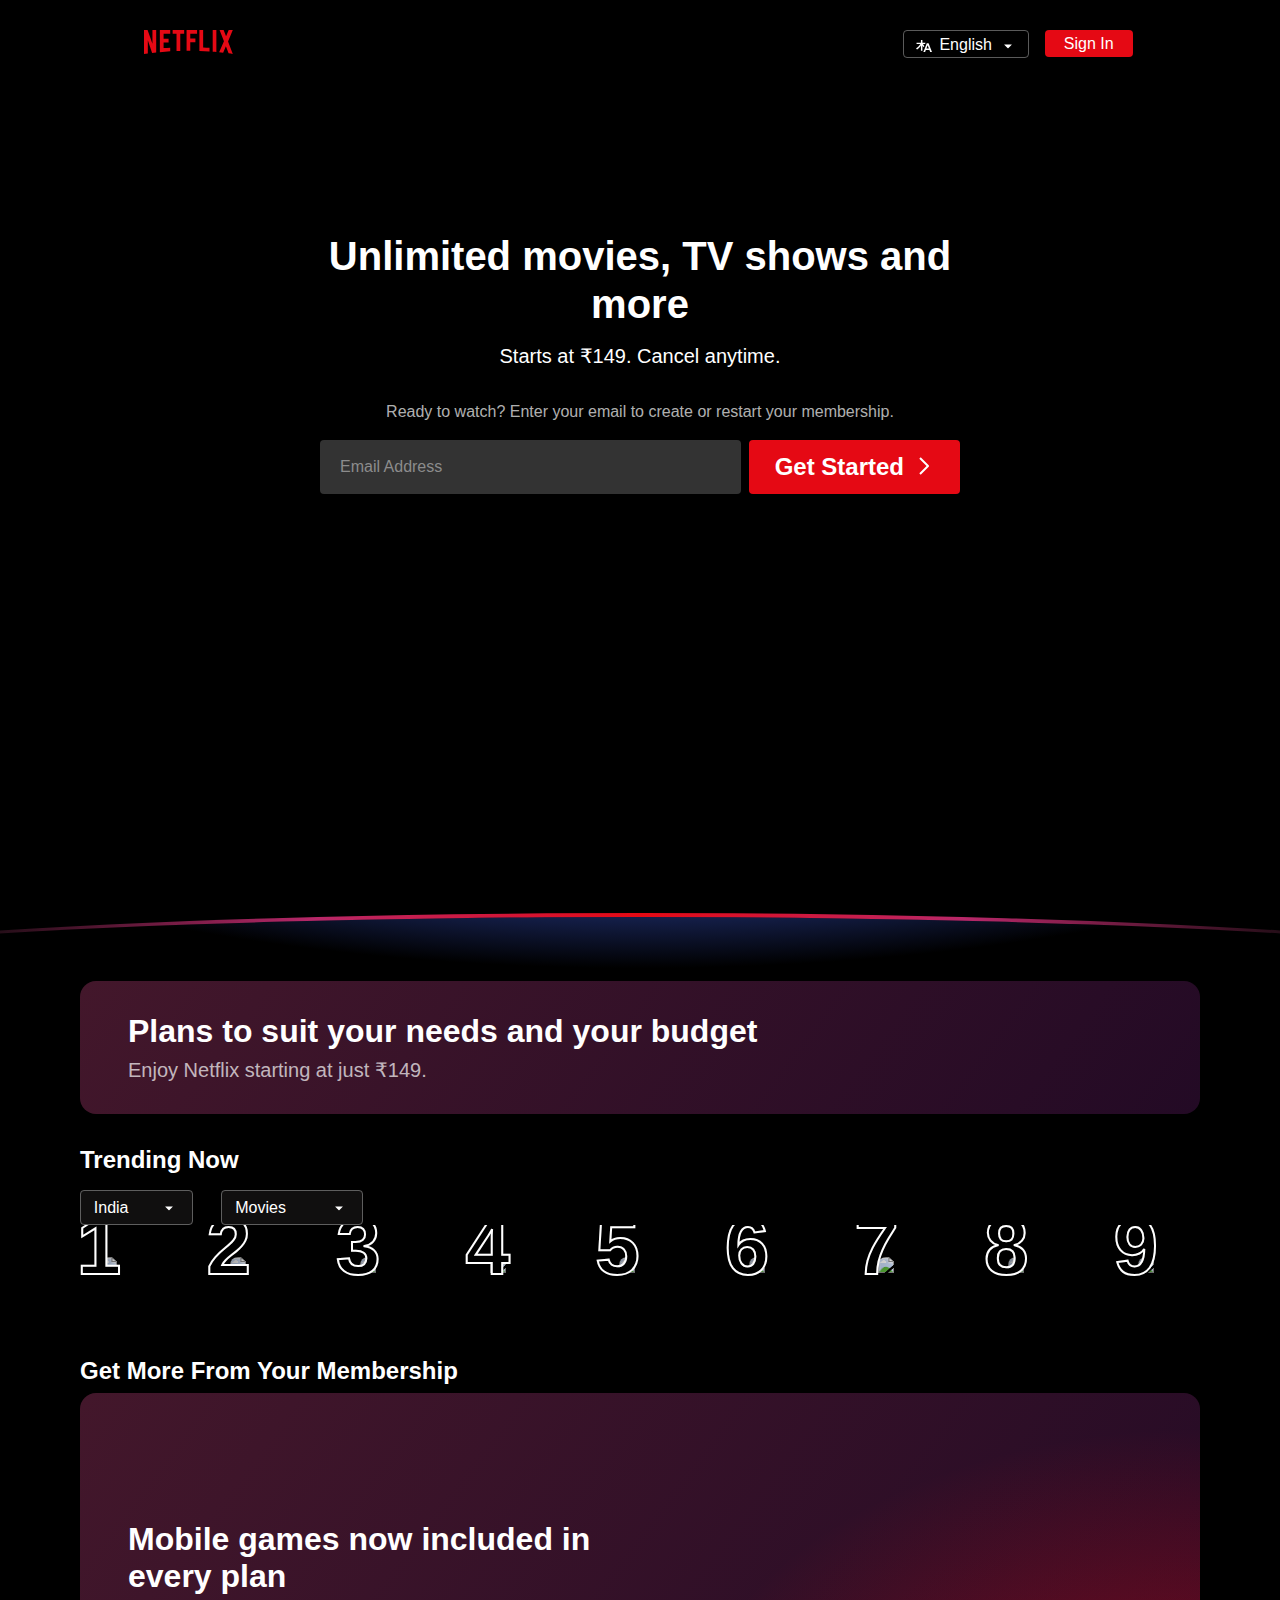
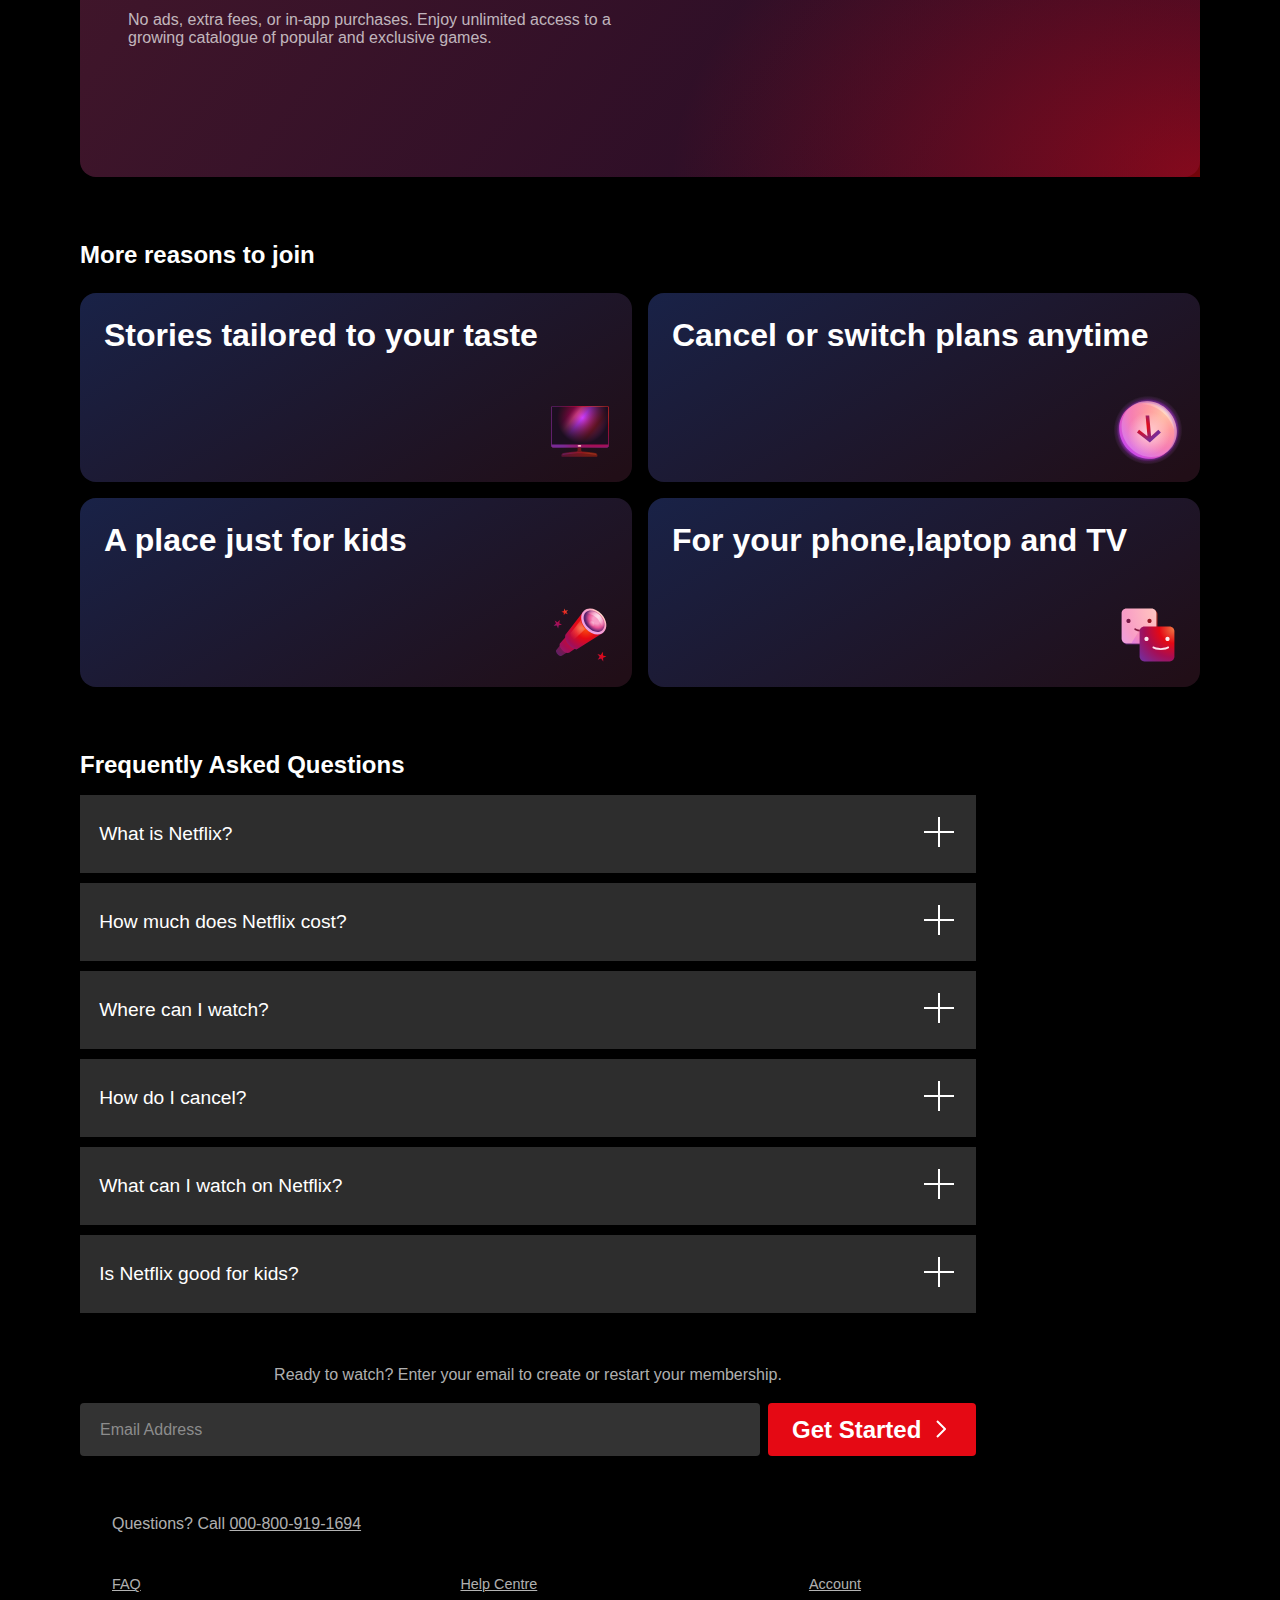
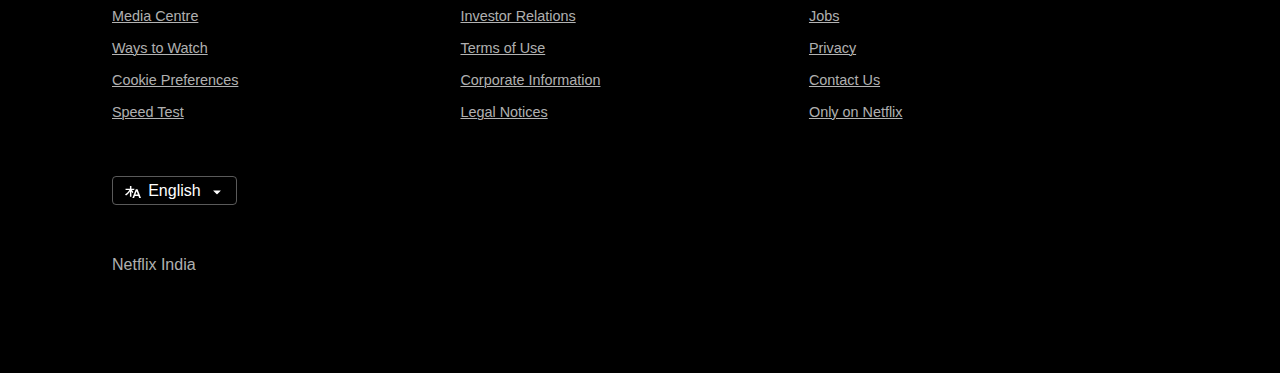
==== commit 6f013bec: "changes in sign in page and validation" ====
--- a/index.html
+++ b/index.html
@@ -70,25 +70,24 @@
                 <h3>Starts at ₹149. Cancel anytime.</h3>
                 <h5>Ready to watch? Enter your email to create or restart your membership.</h5>
                 <div class="email-form-action">
-                    <form action="">
-                        <label for="email"></label>
-                        <input type="email" name="email" class="email" id="email" placeholder="Email address">
-                    </form>
-                    
+                    <div class="form-control">
+                      <input type="email" id="emailInput" required>
+                      <label>Email Address</label>
+                    </div>
+                    <span id="emailValidationMessage" class="error-message"></span>
                     <button class="get-started red-btn">
-                                        <a role="button" style="color: white;" href="/sign-in.html">Get Started</a>
-
-                        <svg width="24" height="24" viewBox="0 0 24 24" fill="none" xmlns="http://www.w3.org/2000/svg"
-                             data-mirrorinrtl="true" class="get-started-svg" data-name="ChevronRight"
-                             aria-hidden="true">
-                            <path fill-rule="evenodd" clip-rule="evenodd"
-                                  d="M15.5859 12L8.29303 19.2928L9.70725 20.7071L17.7072 12.7071C17.8948 12.5195 18.0001 12.2652 18.0001 12C18.0001 11.7347 17.8948 11.4804 17.7072 11.2928L9.70724 3.29285L8.29303 4.70706L15.5859 12Z"
-                                  fill="currentColor"></path>
-                        </svg>
+                      <a role="button" style="color: white;" href="/sign-in.html">Get Started</a>
+                      <svg width="24" height="24" viewBox="0 0 24 24" fill="none" xmlns="http://www.w3.org/2000/svg"
+                           data-mirrorinrtl="true" class="get-started-svg" data-name="ChevronRight"
+                           aria-hidden="true">
+                        <path fill-rule="evenodd" clip-rule="evenodd"
+                              d="M15.5859 12L8.29303 19.2928L9.70725 20.7071L17.7072 12.7071C17.8948 12.5195 18.0001 12.2652 18.0001 12C18.0001 11.7347 17.8948 11.4804 17.7072 11.2928L9.70724 3.29285L8.29303 4.70706L15.5859 12Z"
+                              fill="currentColor"></path>
+                      </svg>
                     </button>
-
-                    <p class="validation-email">Invalid Email</p>
-                </div>
+                    <span id="emailValidationMessage2"></span>
+                  </div>
+                  
             </div>
         </div>
     </div>
@@ -698,21 +697,23 @@
     <div class="promo-content">
         <h5>Ready to watch? Enter your email to create or restart your membership.</h5>
         <div class="email-form-action">
-            <form action="">
-                <label for="gmail"></label>
-                <input type="email" name="email" class="email" id="gmail" placeholder="Email address">
-            </form>
+            <div class="form-control">
+              <input type="email" id="emailInputT" required>
+              <label>Email Address</label>
+            </div>
+            <span id="emailValidationMessageT" class="error-message"></span>
             <button class="get-started red-btn">
-                <a role="button" style="color: white;" href="/sign-in.html">Get Started</a>
-                <svg width="24" height="24" viewBox="0 0 24 24" fill="none" xmlns="http://www.w3.org/2000/svg"
-                     data-mirrorinrtl="true" class="get-started-svg" data-name="ChevronRight"
-                     aria-hidden="true">
-                    <path fill-rule="evenodd" clip-rule="evenodd"
-                          d="M15.5859 12L8.29303 19.2928L9.70725 20.7071L17.7072 12.7071C17.8948 12.5195 18.0001 12.2652 18.0001 12C18.0001 11.7347 17.8948 11.4804 17.7072 11.2928L9.70724 3.29285L8.29303 4.70706L15.5859 12Z"
-                          fill="currentColor"></path>
-                </svg>
+              <a role="button" style="color: white;" href="/sign-in.html">Get Started</a>
+              <svg width="24" height="24" viewBox="0 0 24 24" fill="none" xmlns="http://www.w3.org/2000/svg"
+                   data-mirrorinrtl="true" class="get-started-svg" data-name="ChevronRight"
+                   aria-hidden="true">
+                <path fill-rule="evenodd" clip-rule="evenodd"
+                      d="M15.5859 12L8.29303 19.2928L9.70725 20.7071L17.7072 12.7071C17.8948 12.5195 18.0001 12.2652 18.0001 12C18.0001 11.7347 17.8948 11.4804 17.7072 11.2928L9.70724 3.29285L8.29303 4.70706L15.5859 12Z"
+                      fill="currentColor"></path>
+              </svg>
             </button>
-        </div>
+            <span id="emailValidationMessage2T"></span>
+          </div>
     </div>
 </div>
 <div class="sixth-section">
--- a/assets/css/style.css
+++ b/assets/css/style.css
@@ -89,7 +89,7 @@
 }
 
 .validation-email{
-    
+
 }
 
 .sign-in {
@@ -591,4 +591,68 @@
 .footer-lang-select {
     width: 1rem;
     margin-block: 3rem;
+}
+
+
+
+/* form */
+
+.form-control  {
+    position: relative;
+}
+
+#emailValidationMessage{
+    color: red;
+    display: none;
+}
+
+#emailValidationMessage2{
+    display: block;
+    color: red;
+    text-align: left;
+}
+
+#emailValidationMessageT{
+    color: red;
+    display: none;
+}
+
+#emailValidationMessage2T{
+    display: block;
+    color: red;
+    text-align: left;
+}
+
+
+.form-control input {
+    height: 100%;
+    width: 100%;
+    background: #333;
+    border: none;
+    outline: none;
+    border-radius: 4px;
+    color: #fff;
+    font-size: 1rem;
+    padding: 16px 20px;
+}
+
+.form-control input:is(:focus, :valid) {
+    background: #444;
+    padding: 16px 20px;
+}
+
+.form-control label {
+    position: absolute;
+    left: 20px;
+    top: 50%;
+    transform: translateY(-50%);
+    font-size: 1rem;
+    pointer-events: none;
+    color: #8c8c8c;
+    transition: all 0.1s ease;
+}
+
+.form-control input:is(:focus, :valid)~label {
+    font-size: 0.75rem;
+    transform: translateY(-130%);
 }--- a/assets/css/responsiveness.css
+++ b/assets/css/responsiveness.css
@@ -588,7 +588,7 @@
     .ans-container {
         margin-right: 0;
         width: 100%;
-        padding: 1rem;
+        /* padding: 1rem; */
     }
 
     .fifth-section .promo-content {
@@ -610,4 +610,20 @@
     .footer-list-items {
         width: 100%;
     }
+
+    #emailValidationMessage{
+        display: inline;
+    }
+
+    #emailValidationMessage2{
+        display: none;
+    }
+
+    #emailValidationMessageT{
+        display: inline;
+    }
+
+    #emailValidationMessage2T{
+        display: none;
+    }
 }